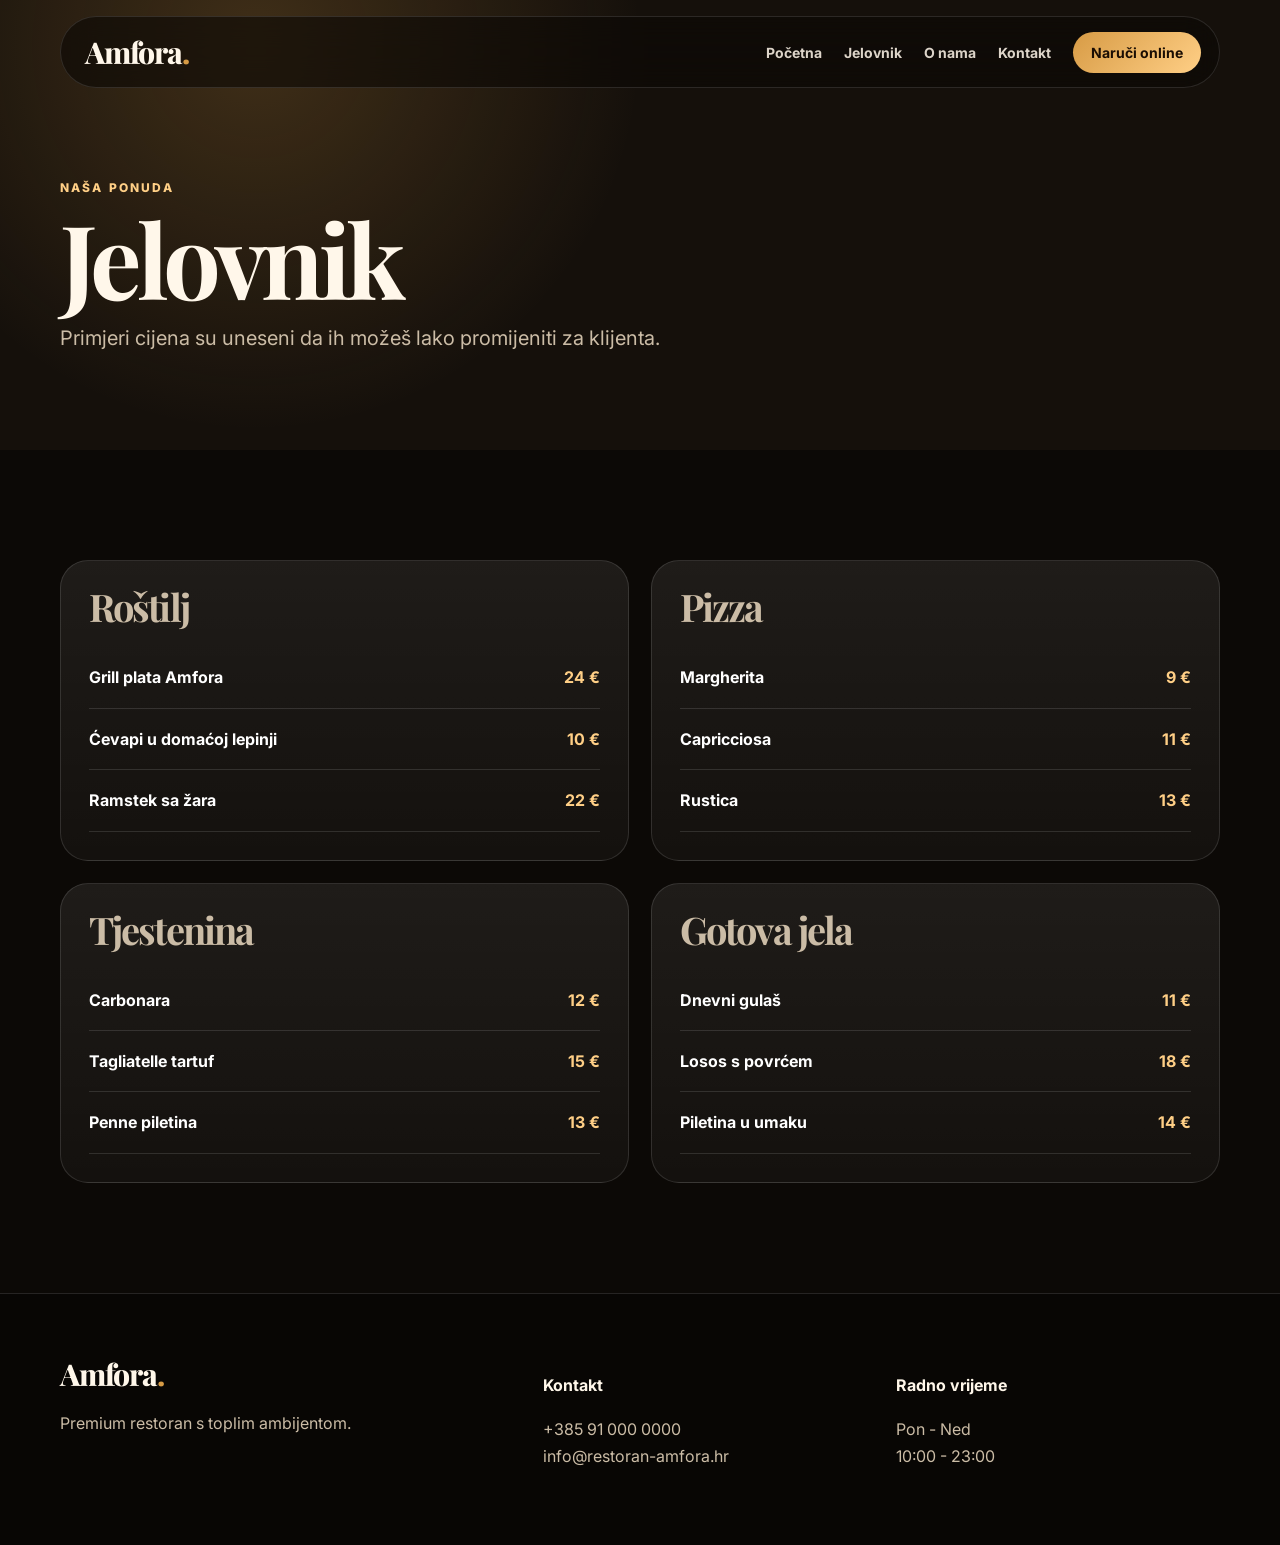
==== jelovnik.html @ ef8978c0 "dodana narubza" ====
<!doctype html><html lang="hr"><head><meta charset="utf-8"><meta name="viewport" content="width=device-width, initial-scale=1"><title>Jelovnik | Restoran Amfora</title><link rel="preconnect" href="https://fonts.googleapis.com"><link rel="preconnect" href="https://fonts.gstatic.com" crossorigin><link href="https://fonts.googleapis.com/css2?family=Inter:wght@400;500;600;700;800&family=Playfair+Display:wght@600;700;800&display=swap" rel="stylesheet"><link rel="stylesheet" href="assets/css/style.css"></head><body>
<header class="site-header"><a class="logo" href="index.html">Amfora<span>.</span></a><button class="menu-toggle" aria-label="Otvori meni">☰</button><nav class="nav"><a href="index.html">Početna</a><a href="jelovnik.html">Jelovnik</a><a href="o-nama.html">O nama</a><a href="kontakt.html">Kontakt</a><a class="nav-cta" href="narudzba.html">Naruči online</a></nav></header>
<main><section class="page-hero"><div class="container"><p class="eyebrow">Naša ponuda</p><h1>Jelovnik</h1><p>Primjeri cijena su uneseni da ih možeš lako promijeniti za klijenta.</p></div></section><section class="section-padding"><div class="container menu-grid">
<div class="menu-box"><h2>Roštilj</h2><div class="menu-item"><span>Grill plata Amfora</span><b>24 €</b></div><div class="menu-item"><span>Ćevapi u domaćoj lepinji</span><b>10 €</b></div><div class="menu-item"><span>Ramstek sa žara</span><b>22 €</b></div></div>
<div class="menu-box"><h2>Pizza</h2><div class="menu-item"><span>Margherita</span><b>9 €</b></div><div class="menu-item"><span>Capricciosa</span><b>11 €</b></div><div class="menu-item"><span>Rustica</span><b>13 €</b></div></div>
<div class="menu-box"><h2>Tjestenina</h2><div class="menu-item"><span>Carbonara</span><b>12 €</b></div><div class="menu-item"><span>Tagliatelle tartuf</span><b>15 €</b></div><div class="menu-item"><span>Penne piletina</span><b>13 €</b></div></div>
<div class="menu-box"><h2>Gotova jela</h2><div class="menu-item"><span>Dnevni gulaš</span><b>11 €</b></div><div class="menu-item"><span>Losos s povrćem</span><b>18 €</b></div><div class="menu-item"><span>Piletina u umaku</span><b>14 €</b></div></div>
</div></section></main><footer class="footer"><div class="container footer-grid"><div><a class="logo" href="index.html">Amfora<span>.</span></a><p>Premium restoran s toplim ambijentom.</p></div><div><h4>Kontakt</h4><p>+385 91 000 0000<br>info@restoran-amfora.hr</p></div><div><h4>Radno vrijeme</h4><p>Pon - Ned<br>10:00 - 23:00</p></div></div></footer><script src="assets/js/main.js"></script></body></html>
---- assets/css/style.css ----
:root{
  --bg:#0c0906;--bg2:#15100b;--text:#fff7ea;--muted:#cbbca6;--gold:#d79b45;--gold2:#ffcf86;--line:rgba(255,255,255,.12);--card:rgba(255,255,255,.06);
}
*{box-sizing:border-box}html{scroll-behavior:smooth}body{margin:0;background:var(--bg);color:var(--text);font-family:Inter,system-ui,sans-serif;overflow-x:hidden}a{color:inherit;text-decoration:none}img{max-width:100%;display:block}.container{width:min(1160px,calc(100% - 40px));margin:auto}.site-header{position:fixed;top:16px;left:50%;transform:translateX(-50%);width:min(1160px,calc(100% - 32px));height:72px;display:flex;align-items:center;justify-content:space-between;padding:0 18px 0 24px;border:1px solid var(--line);border-radius:999px;background:rgba(12,9,6,.62);backdrop-filter:blur(18px);z-index:50}.logo{font-family:'Playfair Display',serif;font-size:30px;font-weight:800;letter-spacing:-.04em}.logo span{color:var(--gold)}.nav{display:flex;gap:22px;align-items:center;font-weight:700;font-size:14px;color:rgba(255,247,234,.86)}.nav a:hover{color:#fff}.nav-cta{padding:12px 18px;border-radius:999px;background:linear-gradient(135deg,var(--gold),var(--gold2));color:#1a0d03!important}.menu-toggle{display:none;background:none;border:0;color:#fff;font-size:28px}.hero{position:relative;min-height:100vh;display:grid;place-items:center;overflow:hidden}.hero-bg{position:absolute;inset:0;background:url('../img/hero-restoran.png') center/cover no-repeat;transform:scale(1.06)}.hero-overlay{position:absolute;inset:0;background:radial-gradient(circle at 35% 45%,rgba(0,0,0,.1),rgba(0,0,0,.78) 60%,#0c0906 100%),linear-gradient(90deg,rgba(0,0,0,.72),transparent)}.hero-content{position:relative;z-index:2;width:min(760px,calc(100% - 40px));margin-right:auto;margin-left:clamp(20px,8vw,120px);padding-top:80px}.eyebrow{text-transform:uppercase;letter-spacing:.18em;font-size:12px;font-weight:800;color:var(--gold2);margin:0 0 14px}.hero h1,.page-hero h1,h2{font-family:'Playfair Display',serif;line-height:.95;letter-spacing:-.05em;margin:0}.hero h1{font-size:clamp(54px,8vw,110px);max-width:850px}.hero p:not(.eyebrow){font-size:clamp(17px,2vw,21px);color:var(--muted);line-height:1.65;max-width:650px}.btn{display:inline-flex;align-items:center;justify-content:center;min-height:52px;padding:0 22px;border-radius:999px;font-weight:800;border:1px solid var(--line);transition:.25s}.btn.primary{background:linear-gradient(135deg,var(--gold),var(--gold2));color:#180d04;border:0}.btn.ghost{background:rgba(255,255,255,.08);color:#fff}.btn:hover{transform:translateY(-2px)}.hero-actions,.panorama-buttons{display:flex;gap:12px;flex-wrap:wrap;margin-top:26px}.section-padding{padding:110px 0}.two-col{display:grid;grid-template-columns:1fr 1.1fr;gap:70px;align-items:start}h2{font-size:clamp(42px,5vw,76px)}.large{font-size:22px;line-height:1.7;color:var(--muted);margin:0}.panorama-section{height:480vh;position:relative}.panorama-sticky{position:sticky;top:0;height:100vh;overflow:hidden;background:#000}.panorama-img{position:absolute;inset:0;background-image:url('../img/panorama-restoran.png');background-size:auto 112%;background-position:0% center;background-repeat:no-repeat;will-change:background-position,transform;transform:scale(1.04)}.panorama-dark{position:absolute;inset:0;background:linear-gradient(90deg,rgba(0,0,0,.72),rgba(0,0,0,.2) 45%,rgba(0,0,0,.82)),linear-gradient(0deg,rgba(0,0,0,.65),transparent 35%,rgba(0,0,0,.35))}.panorama-copy{position:absolute;left:clamp(22px,8vw,110px);top:50%;transform:translateY(-50%);width:min(520px,calc(100% - 44px));opacity:0;pointer-events:none}.panorama-copy h2{font-size:clamp(42px,6vw,86px);text-shadow:0 18px 70px rgba(0,0,0,.8)}.panorama-copy p:not(.eyebrow){font-size:18px;line-height:1.7;color:#eadbc6}.copy-4{pointer-events:auto}.panorama-progress{position:absolute;left:50%;bottom:34px;transform:translateX(-50%);width:min(520px,calc(100% - 44px));height:4px;background:rgba(255,255,255,.18);border-radius:999px;overflow:hidden}.panorama-progress span{display:block;width:0%;height:100%;background:linear-gradient(90deg,var(--gold),var(--gold2))}.section-head{text-align:center;margin-bottom:42px}.cards{display:grid;grid-template-columns:repeat(3,1fr);gap:18px}.card,.menu-box,.contact-card,.form,.map-placeholder{border:1px solid var(--line);background:linear-gradient(180deg,rgba(255,255,255,.08),rgba(255,255,255,.035));border-radius:28px;padding:28px}.card span{color:var(--gold2);font-weight:900}.card h3{font-size:24px;margin:22px 0 10px}.card p,.footer p,.menu-box,.contact-card{color:var(--muted);line-height:1.65}.page-hero{padding:180px 0 80px;background:radial-gradient(circle at 20% 10%,rgba(215,155,69,.22),transparent 35%),var(--bg2)}.page-hero h1{font-size:clamp(56px,8vw,108px)}.page-hero p:not(.eyebrow){font-size:20px;color:var(--muted);max-width:650px}.menu-grid{display:grid;grid-template-columns:repeat(2,1fr);gap:22px}.menu-box h2{font-size:38px;margin-bottom:22px}.menu-item{display:flex;justify-content:space-between;gap:20px;padding:17px 0;border-bottom:1px solid var(--line);font-weight:700;color:#fff}.menu-item b{color:var(--gold2)}.form-wrap{width:min(720px,calc(100% - 40px))}.form{display:grid;gap:16px}.form label{display:grid;gap:8px;color:var(--muted);font-weight:700}.form input,.form select,.form textarea{width:100%;border:1px solid var(--line);background:rgba(0,0,0,.25);color:#fff;border-radius:16px;padding:16px;font:inherit}.form textarea{min-height:130px}
/* Ispravak za mobile: datum i vrijeme su centrirani u boxu */
.form label.centered-picker{
  text-align:center;
}
.form label.centered-picker input[type="date"],
.form label.centered-picker input[type="time"]{
  min-height:70px;
  height:70px;
  display:flex;
  align-items:center;
  justify-content:center;
  text-align:center;
  padding:0 18px;
  line-height:70px;
  -webkit-appearance:none;
  appearance:none;
}
.form label.centered-picker input[type="date"]::-webkit-date-and-time-value,
.form label.centered-picker input[type="time"]::-webkit-date-and-time-value{
  text-align:center;
  width:100%;
}
.form label.centered-picker input[type="date"]::-webkit-calendar-picker-indicator,
.form label.centered-picker input[type="time"]::-webkit-calendar-picker-indicator{
  position:absolute;
  right:18px;
  opacity:.65;
  filter:invert(1);
}
.form label.centered-picker input[type="date"],
.form label.centered-picker input[type="time"]{
  position:relative;
}
.contact-grid{display:grid;grid-template-columns:1fr 1.2fr;gap:22px}.map-placeholder{min-height:340px;display:grid;place-items:center;color:var(--muted);background:linear-gradient(135deg,rgba(215,155,69,.12),rgba(255,255,255,.04))}.footer{padding:60px 0;border-top:1px solid var(--line);background:#080604}.footer-grid{display:grid;grid-template-columns:1.4fr 1fr 1fr;gap:30px}.reveal{opacity:0;transform:translateY(36px)}
@media (max-width:900px){.menu-toggle{display:block}.nav{position:absolute;top:86px;left:0;right:0;display:none;flex-direction:column;align-items:stretch;padding:20px;background:rgba(12,9,6,.96);border:1px solid var(--line);border-radius:26px}.nav.open{display:flex}.two-col,.cards,.menu-grid,.contact-grid,.footer-grid{grid-template-columns:1fr}.section-padding{padding:76px 0}.panorama-img{background-size:auto 105%}.panorama-copy{top:auto;bottom:86px;transform:none}.hero-content{margin-left:20px}.site-header{top:10px}.hero h1{font-size:52px}}
@media (prefers-reduced-motion:reduce){*{scroll-behavior:auto!important;animation:none!important;transition:none!important}.reveal{opacity:1;transform:none}.panorama-copy{opacity:1;position:relative;top:auto;bottom:auto;transform:none;padding:30px}.panorama-section{height:auto}.panorama-sticky{position:relative;height:auto;min-height:100vh}}
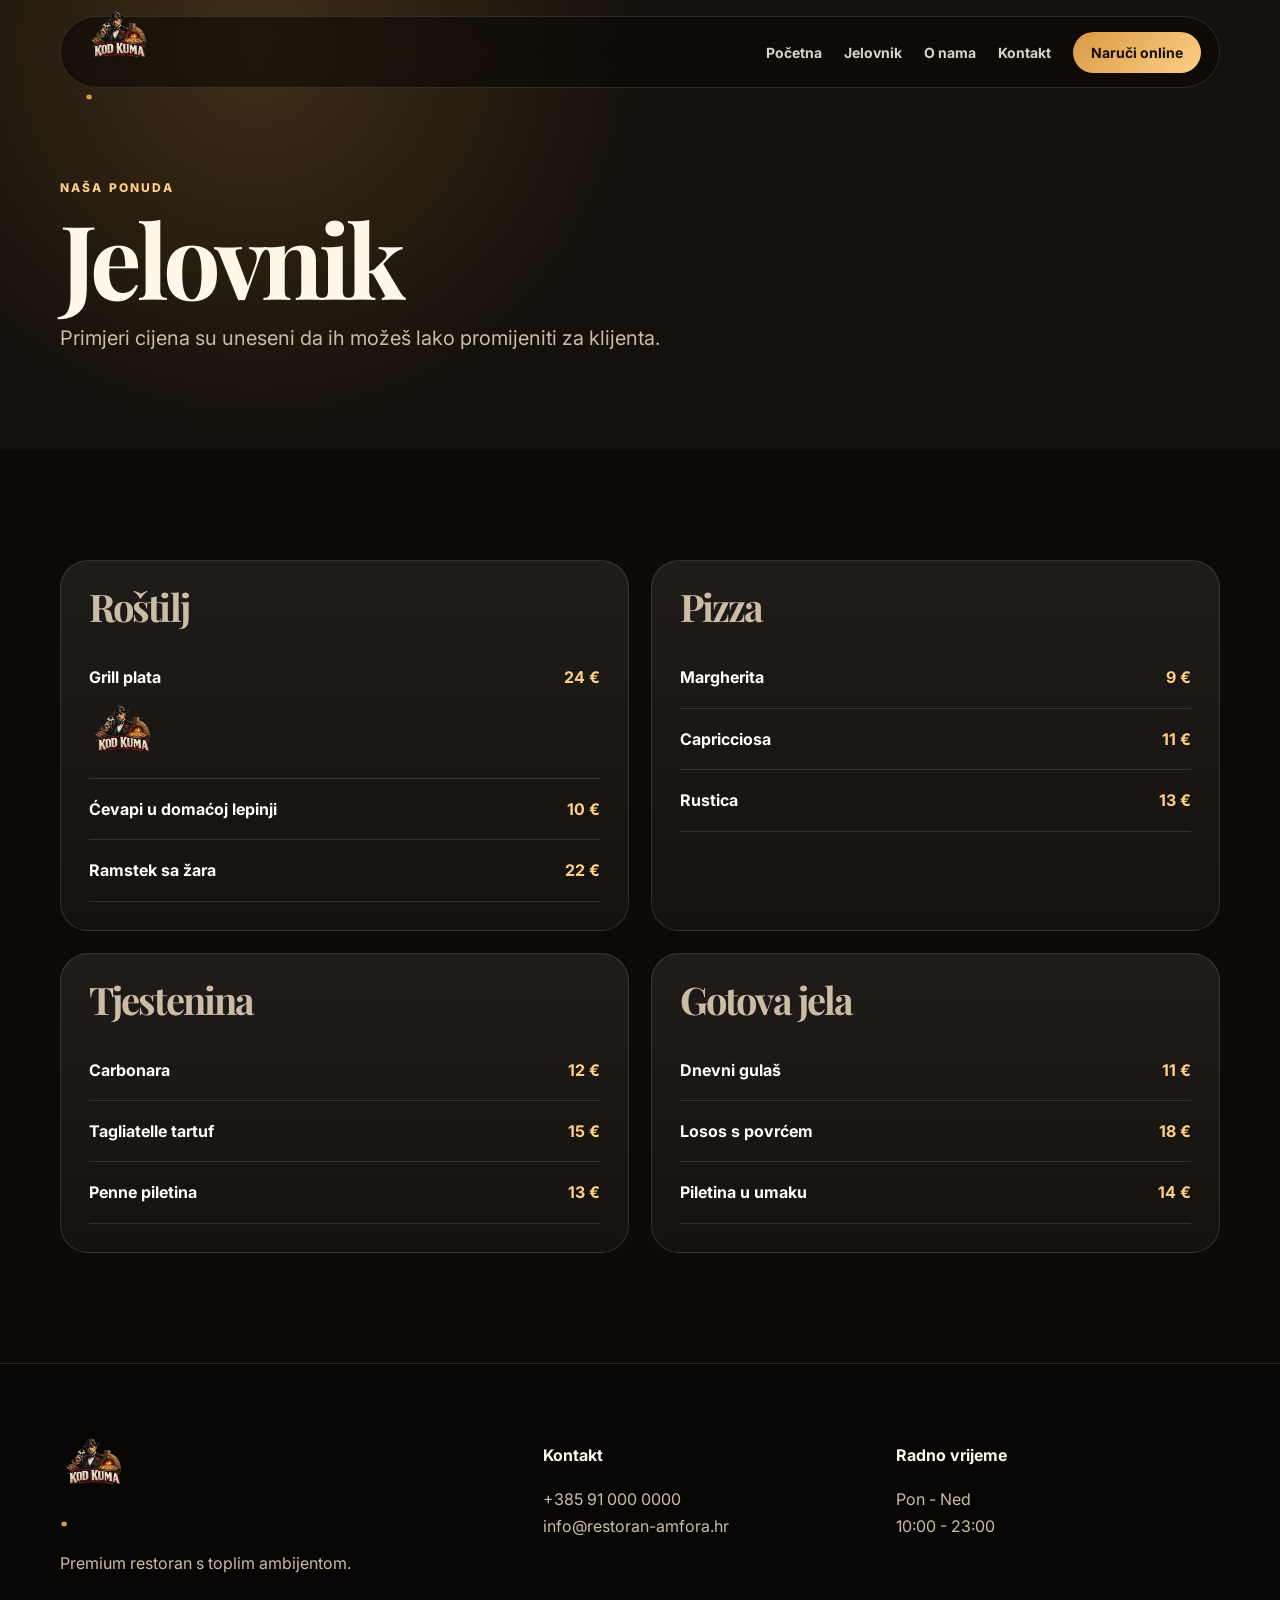
==== commit 9647e1b6: "24" ====
--- a/jelovnik.html
+++ b/jelovnik.html
@@ -1,8 +1,8 @@
-<!doctype html><html lang="hr"><head><meta charset="utf-8"><meta name="viewport" content="width=device-width, initial-scale=1"><title>Jelovnik | Restoran Amfora</title><link rel="preconnect" href="https://fonts.googleapis.com"><link rel="preconnect" href="https://fonts.gstatic.com" crossorigin><link href="https://fonts.googleapis.com/css2?family=Inter:wght@400;500;600;700;800&family=Playfair+Display:wght@600;700;800&display=swap" rel="stylesheet"><link rel="stylesheet" href="assets/css/style.css"></head><body>
-<header class="site-header"><a class="logo" href="index.html">Amfora<span>.</span></a><button class="menu-toggle" aria-label="Otvori meni">☰</button><nav class="nav"><a href="index.html">Početna</a><a href="jelovnik.html">Jelovnik</a><a href="o-nama.html">O nama</a><a href="kontakt.html">Kontakt</a><a class="nav-cta" href="narudzba.html">Naruči online</a></nav></header>
+<!doctype html><html lang="hr"><head><meta charset="utf-8"><meta name="viewport" content="width=device-width, initial-scale=1"><title>Jelovnik | Restoran <img src="logo-kod-kuma.png" alt="Kod Kuma" style="height:70px;width:auto;"></title><link rel="preconnect" href="https://fonts.googleapis.com"><link rel="preconnect" href="https://fonts.gstatic.com" crossorigin><link href="https://fonts.googleapis.com/css2?family=Inter:wght@400;500;600;700;800&family=Playfair+Display:wght@600;700;800&display=swap" rel="stylesheet"><link rel="stylesheet" href="assets/css/style.css"></head><body>
+<header class="site-header"><a class="logo" href="index.html"><img src="logo-kod-kuma.png" alt="Kod Kuma" style="height:70px;width:auto;"><span>.</span></a><button class="menu-toggle" aria-label="Otvori meni">☰</button><nav class="nav"><a href="index.html">Početna</a><a href="jelovnik.html">Jelovnik</a><a href="o-nama.html">O nama</a><a href="kontakt.html">Kontakt</a><a class="nav-cta" href="narudzba.html">Naruči online</a></nav></header>
 <main><section class="page-hero"><div class="container"><p class="eyebrow">Naša ponuda</p><h1>Jelovnik</h1><p>Primjeri cijena su uneseni da ih možeš lako promijeniti za klijenta.</p></div></section><section class="section-padding"><div class="container menu-grid">
-<div class="menu-box"><h2>Roštilj</h2><div class="menu-item"><span>Grill plata Amfora</span><b>24 €</b></div><div class="menu-item"><span>Ćevapi u domaćoj lepinji</span><b>10 €</b></div><div class="menu-item"><span>Ramstek sa žara</span><b>22 €</b></div></div>
+<div class="menu-box"><h2>Roštilj</h2><div class="menu-item"><span>Grill plata <img src="logo-kod-kuma.png" alt="Kod Kuma" style="height:70px;width:auto;"></span><b>24 €</b></div><div class="menu-item"><span>Ćevapi u domaćoj lepinji</span><b>10 €</b></div><div class="menu-item"><span>Ramstek sa žara</span><b>22 €</b></div></div>
 <div class="menu-box"><h2>Pizza</h2><div class="menu-item"><span>Margherita</span><b>9 €</b></div><div class="menu-item"><span>Capricciosa</span><b>11 €</b></div><div class="menu-item"><span>Rustica</span><b>13 €</b></div></div>
 <div class="menu-box"><h2>Tjestenina</h2><div class="menu-item"><span>Carbonara</span><b>12 €</b></div><div class="menu-item"><span>Tagliatelle tartuf</span><b>15 €</b></div><div class="menu-item"><span>Penne piletina</span><b>13 €</b></div></div>
 <div class="menu-box"><h2>Gotova jela</h2><div class="menu-item"><span>Dnevni gulaš</span><b>11 €</b></div><div class="menu-item"><span>Losos s povrćem</span><b>18 €</b></div><div class="menu-item"><span>Piletina u umaku</span><b>14 €</b></div></div>
-</div></section></main><footer class="footer"><div class="container footer-grid"><div><a class="logo" href="index.html">Amfora<span>.</span></a><p>Premium restoran s toplim ambijentom.</p></div><div><h4>Kontakt</h4><p>+385 91 000 0000<br>info@restoran-amfora.hr</p></div><div><h4>Radno vrijeme</h4><p>Pon - Ned<br>10:00 - 23:00</p></div></div></footer><script src="assets/js/main.js"></script></body></html>
+</div></section></main><footer class="footer"><div class="container footer-grid"><div><a class="logo" href="index.html"><img src="logo-kod-kuma.png" alt="Kod Kuma" style="height:70px;width:auto;"><span>.</span></a><p>Premium restoran s toplim ambijentom.</p></div><div><h4>Kontakt</h4><p>+385 91 000 0000<br>info@restoran-amfora.hr</p></div><div><h4>Radno vrijeme</h4><p>Pon - Ned<br>10:00 - 23:00</p></div></div></footer><script src="assets/js/main.js"></script></body></html>
--- a/assets/css/style.css
+++ b/assets/css/style.css
@@ -38,3 +38,93 @@
 .contact-grid{display:grid;grid-template-columns:1fr 1.2fr;gap:22px}.map-placeholder{min-height:340px;display:grid;place-items:center;color:var(--muted);background:linear-gradient(135deg,rgba(215,155,69,.12),rgba(255,255,255,.04))}.footer{padding:60px 0;border-top:1px solid var(--line);background:#080604}.footer-grid{display:grid;grid-template-columns:1.4fr 1fr 1fr;gap:30px}.reveal{opacity:0;transform:translateY(36px)}
 @media (max-width:900px){.menu-toggle{display:block}.nav{position:absolute;top:86px;left:0;right:0;display:none;flex-direction:column;align-items:stretch;padding:20px;background:rgba(12,9,6,.96);border:1px solid var(--line);border-radius:26px}.nav.open{display:flex}.two-col,.cards,.menu-grid,.contact-grid,.footer-grid{grid-template-columns:1fr}.section-padding{padding:76px 0}.panorama-img{background-size:auto 105%}.panorama-copy{top:auto;bottom:86px;transform:none}.hero-content{margin-left:20px}.site-header{top:10px}.hero h1{font-size:52px}}
 @media (prefers-reduced-motion:reduce){*{scroll-behavior:auto!important;animation:none!important;transition:none!important}.reveal{opacity:1;transform:none}.panorama-copy{opacity:1;position:relative;top:auto;bottom:auto;transform:none;padding:30px}.panorama-section{height:auto}.panorama-sticky{position:relative;height:auto;min-height:100vh}}
+
+/* Online narudžba - izbor jela i količina */
+.order-builder{
+  display:grid;
+  gap:16px;
+  border:1px solid var(--line);
+  background:rgba(0,0,0,.16);
+  border-radius:24px;
+  padding:20px;
+}
+.order-builder-head{
+  display:flex;
+  align-items:flex-end;
+  justify-content:space-between;
+  gap:18px;
+  margin-bottom:4px;
+}
+.order-builder-head h2{
+  font-family:Inter,system-ui,sans-serif;
+  font-size:24px;
+  letter-spacing:-.03em;
+  line-height:1.15;
+  margin:4px 0 0;
+}
+.order-builder-head p{
+  max-width:260px;
+  margin:0;
+  color:var(--muted);
+  line-height:1.5;
+  font-size:14px;
+}
+.small-label{
+  color:var(--gold2);
+  text-transform:uppercase;
+  letter-spacing:.14em;
+  font-size:11px;
+  font-weight:900;
+}
+.order-row{
+  display:grid;
+  grid-template-columns:1fr 120px;
+  gap:12px;
+  align-items:end;
+}
+.order-row select,
+.order-row input[type="number"]{
+  min-height:58px;
+}
+.order-row input[type="number"]{
+  text-align:center;
+  font-weight:800;
+}
+@media (max-width:640px){
+  .order-builder{padding:16px;border-radius:22px}
+  .order-builder-head{display:block}
+  .order-builder-head p{max-width:none;margin-top:8px}
+  .order-row{grid-template-columns:1fr 96px;gap:10px}
+  .order-row select,.order-row input[type="number"]{min-height:56px;padding:13px 12px}
+}
+
+.add-dish-btn{
+  width:max-content;
+  margin-top:4px;
+  cursor:pointer;
+}
+.order-total-box{
+  display:flex;
+  justify-content:space-between;
+  align-items:center;
+  gap:16px;
+  border:1px solid rgba(255,255,255,.12);
+  background:linear-gradient(135deg,rgba(215,155,69,.16),rgba(255,255,255,.04));
+  border-radius:20px;
+  padding:18px 20px;
+  margin-top:4px;
+}
+.order-total-box span{
+  color:var(--muted);
+  font-weight:800;
+}
+.order-total-box strong{
+  color:#fff;
+  font-size:26px;
+  letter-spacing:-.03em;
+}
+@media (max-width:640px){
+  .add-dish-btn{width:100%}
+  .order-total-box{padding:16px;align-items:flex-start;flex-direction:column;gap:6px}
+  .order-total-box strong{font-size:24px}
+}
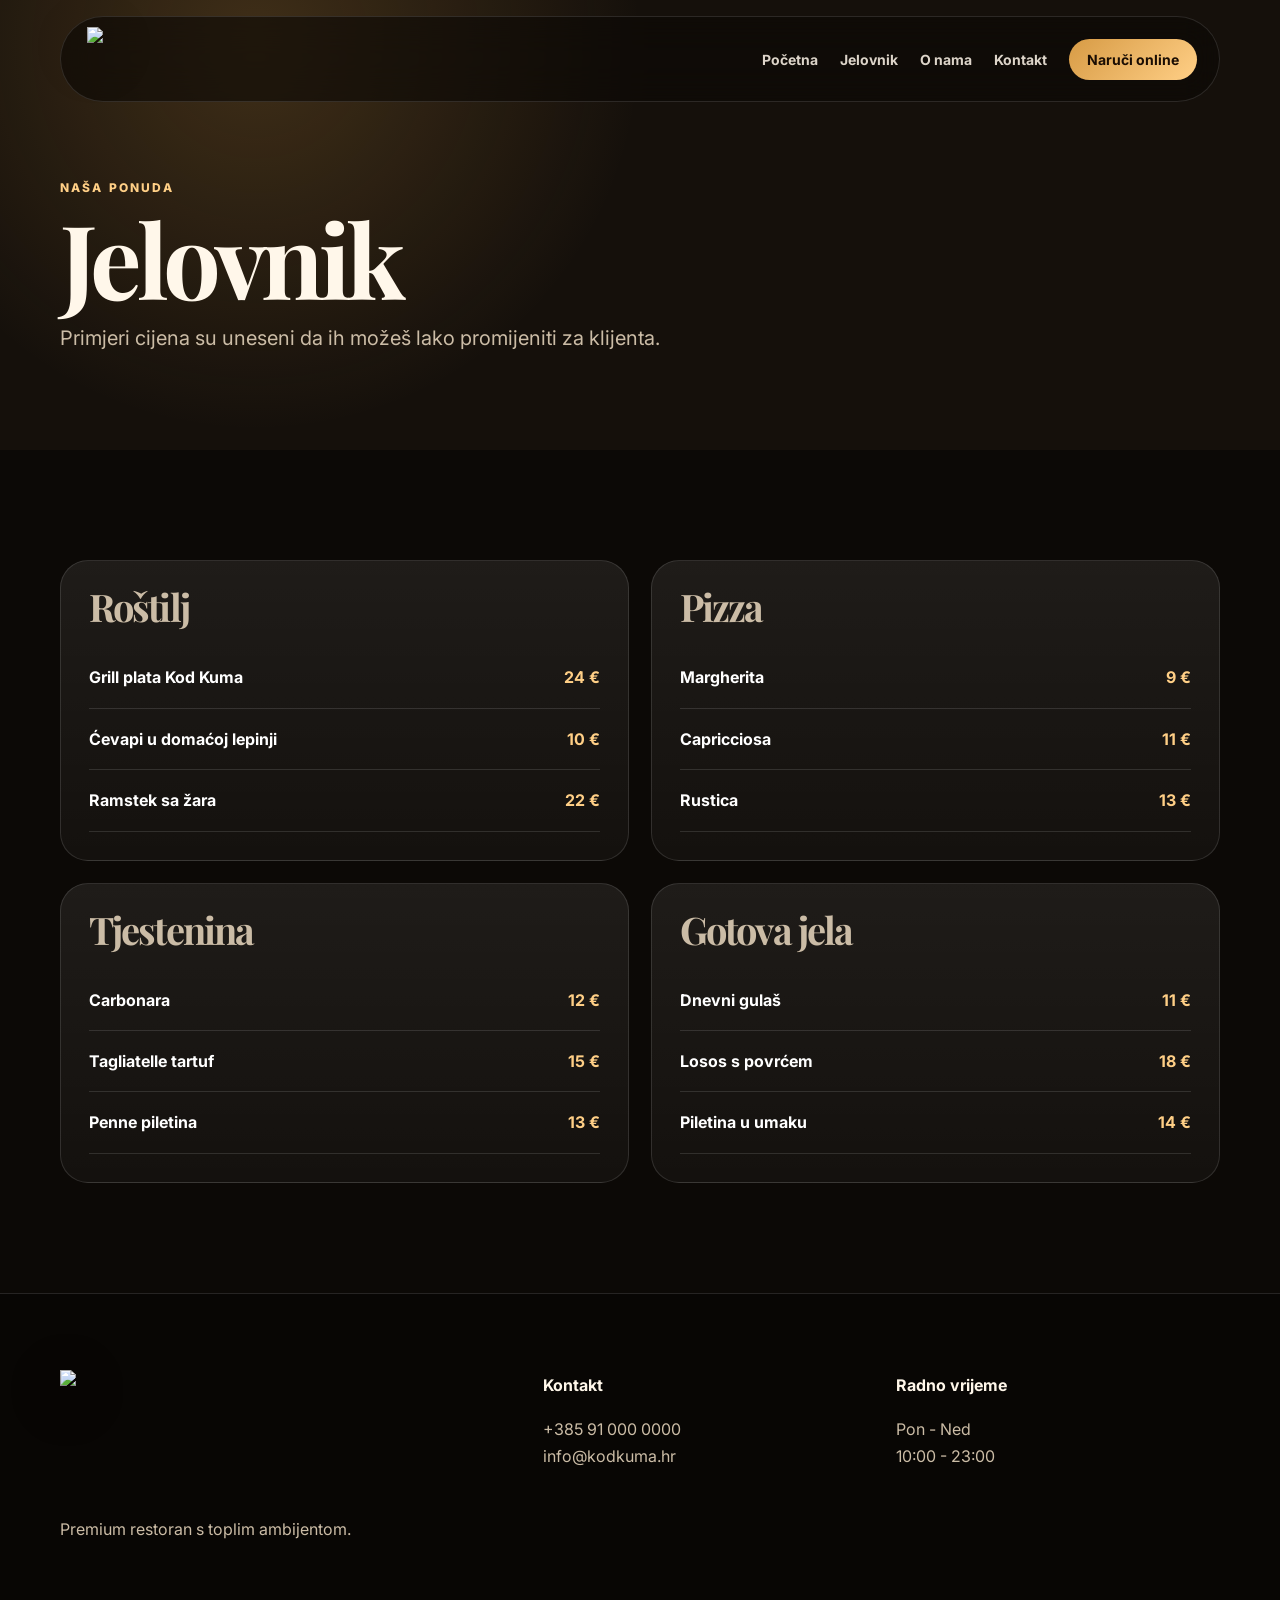
==== commit 9f932368: "24" ====
--- a/jelovnik.html
+++ b/jelovnik.html
@@ -1,8 +1,8 @@
-<!doctype html><html lang="hr"><head><meta charset="utf-8"><meta name="viewport" content="width=device-width, initial-scale=1"><title>Jelovnik | Restoran <img src="logo-kod-kuma.png" alt="Kod Kuma" style="height:70px;width:auto;"></title><link rel="preconnect" href="https://fonts.googleapis.com"><link rel="preconnect" href="https://fonts.gstatic.com" crossorigin><link href="https://fonts.googleapis.com/css2?family=Inter:wght@400;500;600;700;800&family=Playfair+Display:wght@600;700;800&display=swap" rel="stylesheet"><link rel="stylesheet" href="assets/css/style.css"></head><body>
-<header class="site-header"><a class="logo" href="index.html"><img src="logo-kod-kuma.png" alt="Kod Kuma" style="height:70px;width:auto;"><span>.</span></a><button class="menu-toggle" aria-label="Otvori meni">☰</button><nav class="nav"><a href="index.html">Početna</a><a href="jelovnik.html">Jelovnik</a><a href="o-nama.html">O nama</a><a href="kontakt.html">Kontakt</a><a class="nav-cta" href="narudzba.html">Naruči online</a></nav></header>
+<!doctype html><html lang="hr"><head><meta charset="utf-8"><meta name="viewport" content="width=device-width, initial-scale=1"><title>Jelovnik | Kod Kuma</title><link rel="preconnect" href="https://fonts.googleapis.com"><link rel="preconnect" href="https://fonts.gstatic.com" crossorigin><link href="https://fonts.googleapis.com/css2?family=Inter:wght@400;500;600;700;800&family=Playfair+Display:wght@600;700;800&display=swap" rel="stylesheet"><link rel="icon" type="image/png" href="assets/img/favicon.png"><link rel="stylesheet" href="assets/css/style.css"></head><body>
+<header class="site-header"><a class="logo" href="index.html" aria-label="Kod Kuma početna"><img src="assets/img/kod-kuma-logo.png" alt="Kod Kuma logo"></a><button class="menu-toggle" aria-label="Otvori meni">☰</button><nav class="nav"><a href="index.html">Početna</a><a href="jelovnik.html">Jelovnik</a><a href="o-nama.html">O nama</a><a href="kontakt.html">Kontakt</a><a class="nav-cta" href="narudzba.html">Naruči online</a></nav></header>
 <main><section class="page-hero"><div class="container"><p class="eyebrow">Naša ponuda</p><h1>Jelovnik</h1><p>Primjeri cijena su uneseni da ih možeš lako promijeniti za klijenta.</p></div></section><section class="section-padding"><div class="container menu-grid">
-<div class="menu-box"><h2>Roštilj</h2><div class="menu-item"><span>Grill plata <img src="logo-kod-kuma.png" alt="Kod Kuma" style="height:70px;width:auto;"></span><b>24 €</b></div><div class="menu-item"><span>Ćevapi u domaćoj lepinji</span><b>10 €</b></div><div class="menu-item"><span>Ramstek sa žara</span><b>22 €</b></div></div>
+<div class="menu-box"><h2>Roštilj</h2><div class="menu-item"><span>Grill plata Kod Kuma</span><b>24 €</b></div><div class="menu-item"><span>Ćevapi u domaćoj lepinji</span><b>10 €</b></div><div class="menu-item"><span>Ramstek sa žara</span><b>22 €</b></div></div>
 <div class="menu-box"><h2>Pizza</h2><div class="menu-item"><span>Margherita</span><b>9 €</b></div><div class="menu-item"><span>Capricciosa</span><b>11 €</b></div><div class="menu-item"><span>Rustica</span><b>13 €</b></div></div>
 <div class="menu-box"><h2>Tjestenina</h2><div class="menu-item"><span>Carbonara</span><b>12 €</b></div><div class="menu-item"><span>Tagliatelle tartuf</span><b>15 €</b></div><div class="menu-item"><span>Penne piletina</span><b>13 €</b></div></div>
 <div class="menu-box"><h2>Gotova jela</h2><div class="menu-item"><span>Dnevni gulaš</span><b>11 €</b></div><div class="menu-item"><span>Losos s povrćem</span><b>18 €</b></div><div class="menu-item"><span>Piletina u umaku</span><b>14 €</b></div></div>
-</div></section></main><footer class="footer"><div class="container footer-grid"><div><a class="logo" href="index.html"><img src="logo-kod-kuma.png" alt="Kod Kuma" style="height:70px;width:auto;"><span>.</span></a><p>Premium restoran s toplim ambijentom.</p></div><div><h4>Kontakt</h4><p>+385 91 000 0000<br>info@restoran-amfora.hr</p></div><div><h4>Radno vrijeme</h4><p>Pon - Ned<br>10:00 - 23:00</p></div></div></footer><script src="assets/js/main.js"></script></body></html>
+</div></section></main><footer class="footer"><div class="container footer-grid"><div><a class="logo" href="index.html" aria-label="Kod Kuma početna"><img src="assets/img/kod-kuma-logo.png" alt="Kod Kuma logo"></a><p>Premium restoran s toplim ambijentom.</p></div><div><h4>Kontakt</h4><p>+385 91 000 0000<br>info@kodkuma.hr</p></div><div><h4>Radno vrijeme</h4><p>Pon - Ned<br>10:00 - 23:00</p></div></div></footer><script src="assets/js/main.js"></script></body></html>
--- a/assets/css/style.css
+++ b/assets/css/style.css
@@ -1,7 +1,7 @@
 :root{
   --bg:#0c0906;--bg2:#15100b;--text:#fff7ea;--muted:#cbbca6;--gold:#d79b45;--gold2:#ffcf86;--line:rgba(255,255,255,.12);--card:rgba(255,255,255,.06);
 }
-*{box-sizing:border-box}html{scroll-behavior:smooth}body{margin:0;background:var(--bg);color:var(--text);font-family:Inter,system-ui,sans-serif;overflow-x:hidden}a{color:inherit;text-decoration:none}img{max-width:100%;display:block}.container{width:min(1160px,calc(100% - 40px));margin:auto}.site-header{position:fixed;top:16px;left:50%;transform:translateX(-50%);width:min(1160px,calc(100% - 32px));height:72px;display:flex;align-items:center;justify-content:space-between;padding:0 18px 0 24px;border:1px solid var(--line);border-radius:999px;background:rgba(12,9,6,.62);backdrop-filter:blur(18px);z-index:50}.logo{font-family:'Playfair Display',serif;font-size:30px;font-weight:800;letter-spacing:-.04em}.logo span{color:var(--gold)}.nav{display:flex;gap:22px;align-items:center;font-weight:700;font-size:14px;color:rgba(255,247,234,.86)}.nav a:hover{color:#fff}.nav-cta{padding:12px 18px;border-radius:999px;background:linear-gradient(135deg,var(--gold),var(--gold2));color:#1a0d03!important}.menu-toggle{display:none;background:none;border:0;color:#fff;font-size:28px}.hero{position:relative;min-height:100vh;display:grid;place-items:center;overflow:hidden}.hero-bg{position:absolute;inset:0;background:url('../img/hero-restoran.png') center/cover no-repeat;transform:scale(1.06)}.hero-overlay{position:absolute;inset:0;background:radial-gradient(circle at 35% 45%,rgba(0,0,0,.1),rgba(0,0,0,.78) 60%,#0c0906 100%),linear-gradient(90deg,rgba(0,0,0,.72),transparent)}.hero-content{position:relative;z-index:2;width:min(760px,calc(100% - 40px));margin-right:auto;margin-left:clamp(20px,8vw,120px);padding-top:80px}.eyebrow{text-transform:uppercase;letter-spacing:.18em;font-size:12px;font-weight:800;color:var(--gold2);margin:0 0 14px}.hero h1,.page-hero h1,h2{font-family:'Playfair Display',serif;line-height:.95;letter-spacing:-.05em;margin:0}.hero h1{font-size:clamp(54px,8vw,110px);max-width:850px}.hero p:not(.eyebrow){font-size:clamp(17px,2vw,21px);color:var(--muted);line-height:1.65;max-width:650px}.btn{display:inline-flex;align-items:center;justify-content:center;min-height:52px;padding:0 22px;border-radius:999px;font-weight:800;border:1px solid var(--line);transition:.25s}.btn.primary{background:linear-gradient(135deg,var(--gold),var(--gold2));color:#180d04;border:0}.btn.ghost{background:rgba(255,255,255,.08);color:#fff}.btn:hover{transform:translateY(-2px)}.hero-actions,.panorama-buttons{display:flex;gap:12px;flex-wrap:wrap;margin-top:26px}.section-padding{padding:110px 0}.two-col{display:grid;grid-template-columns:1fr 1.1fr;gap:70px;align-items:start}h2{font-size:clamp(42px,5vw,76px)}.large{font-size:22px;line-height:1.7;color:var(--muted);margin:0}.panorama-section{height:480vh;position:relative}.panorama-sticky{position:sticky;top:0;height:100vh;overflow:hidden;background:#000}.panorama-img{position:absolute;inset:0;background-image:url('../img/panorama-restoran.png');background-size:auto 112%;background-position:0% center;background-repeat:no-repeat;will-change:background-position,transform;transform:scale(1.04)}.panorama-dark{position:absolute;inset:0;background:linear-gradient(90deg,rgba(0,0,0,.72),rgba(0,0,0,.2) 45%,rgba(0,0,0,.82)),linear-gradient(0deg,rgba(0,0,0,.65),transparent 35%,rgba(0,0,0,.35))}.panorama-copy{position:absolute;left:clamp(22px,8vw,110px);top:50%;transform:translateY(-50%);width:min(520px,calc(100% - 44px));opacity:0;pointer-events:none}.panorama-copy h2{font-size:clamp(42px,6vw,86px);text-shadow:0 18px 70px rgba(0,0,0,.8)}.panorama-copy p:not(.eyebrow){font-size:18px;line-height:1.7;color:#eadbc6}.copy-4{pointer-events:auto}.panorama-progress{position:absolute;left:50%;bottom:34px;transform:translateX(-50%);width:min(520px,calc(100% - 44px));height:4px;background:rgba(255,255,255,.18);border-radius:999px;overflow:hidden}.panorama-progress span{display:block;width:0%;height:100%;background:linear-gradient(90deg,var(--gold),var(--gold2))}.section-head{text-align:center;margin-bottom:42px}.cards{display:grid;grid-template-columns:repeat(3,1fr);gap:18px}.card,.menu-box,.contact-card,.form,.map-placeholder{border:1px solid var(--line);background:linear-gradient(180deg,rgba(255,255,255,.08),rgba(255,255,255,.035));border-radius:28px;padding:28px}.card span{color:var(--gold2);font-weight:900}.card h3{font-size:24px;margin:22px 0 10px}.card p,.footer p,.menu-box,.contact-card{color:var(--muted);line-height:1.65}.page-hero{padding:180px 0 80px;background:radial-gradient(circle at 20% 10%,rgba(215,155,69,.22),transparent 35%),var(--bg2)}.page-hero h1{font-size:clamp(56px,8vw,108px)}.page-hero p:not(.eyebrow){font-size:20px;color:var(--muted);max-width:650px}.menu-grid{display:grid;grid-template-columns:repeat(2,1fr);gap:22px}.menu-box h2{font-size:38px;margin-bottom:22px}.menu-item{display:flex;justify-content:space-between;gap:20px;padding:17px 0;border-bottom:1px solid var(--line);font-weight:700;color:#fff}.menu-item b{color:var(--gold2)}.form-wrap{width:min(720px,calc(100% - 40px))}.form{display:grid;gap:16px}.form label{display:grid;gap:8px;color:var(--muted);font-weight:700}.form input,.form select,.form textarea{width:100%;border:1px solid var(--line);background:rgba(0,0,0,.25);color:#fff;border-radius:16px;padding:16px;font:inherit}.form textarea{min-height:130px}
+*{box-sizing:border-box}html{scroll-behavior:smooth}body{margin:0;background:var(--bg);color:var(--text);font-family:Inter,system-ui,sans-serif;overflow-x:hidden}a{color:inherit;text-decoration:none}img{max-width:100%;display:block}.container{width:min(1160px,calc(100% - 40px));margin:auto}.site-header{position:fixed;top:16px;left:50%;transform:translateX(-50%);width:min(1160px,calc(100% - 32px));height:72px;display:flex;align-items:center;justify-content:space-between;padding:0 18px 0 24px;border:1px solid var(--line);border-radius:999px;background:rgba(12,9,6,.62);backdrop-filter:blur(18px);z-index:50}.logo{font-family:'Playfair Display',serif;font-size:30px;font-weight:800;letter-spacing:-.04em}.logo span{color:var(--gold)}.nav{display:flex;gap:22px;align-items:center;font-weight:700;font-size:14px;color:rgba(255,247,234,.86)}.nav a:hover{color:#fff}.nav-cta{padding:12px 18px;border-radius:999px;background:linear-gradient(135deg,var(--gold),var(--gold2));color:#1a0d03!important}.menu-toggle{display:none;background:none;border:0;color:#fff;font-size:28px}.hero{position:relative;min-height:100vh;display:grid;place-items:center;overflow:hidden}.hero-bg{position:absolute;inset:0;background:url('../img/hero-restoran.avif') center/cover no-repeat;transform:scale(1.06)}.hero-overlay{position:absolute;inset:0;background:radial-gradient(circle at 35% 45%,rgba(0,0,0,.1),rgba(0,0,0,.78) 60%,#0c0906 100%),linear-gradient(90deg,rgba(0,0,0,.72),transparent)}.hero-content{position:relative;z-index:2;width:min(760px,calc(100% - 40px));margin-right:auto;margin-left:clamp(20px,8vw,120px);padding-top:80px}.eyebrow{text-transform:uppercase;letter-spacing:.18em;font-size:12px;font-weight:800;color:var(--gold2);margin:0 0 14px}.hero h1,.page-hero h1,h2{font-family:'Playfair Display',serif;line-height:.95;letter-spacing:-.05em;margin:0}.hero h1{font-size:clamp(54px,8vw,110px);max-width:850px}.hero p:not(.eyebrow){font-size:clamp(17px,2vw,21px);color:var(--muted);line-height:1.65;max-width:650px}.btn{display:inline-flex;align-items:center;justify-content:center;min-height:52px;padding:0 22px;border-radius:999px;font-weight:800;border:1px solid var(--line);transition:.25s}.btn.primary{background:linear-gradient(135deg,var(--gold),var(--gold2));color:#180d04;border:0}.btn.ghost{background:rgba(255,255,255,.08);color:#fff}.btn:hover{transform:translateY(-2px)}.hero-actions,.panorama-buttons{display:flex;gap:12px;flex-wrap:wrap;margin-top:26px}.section-padding{padding:110px 0}.two-col{display:grid;grid-template-columns:1fr 1.1fr;gap:70px;align-items:start}h2{font-size:clamp(42px,5vw,76px)}.large{font-size:22px;line-height:1.7;color:var(--muted);margin:0}.panorama-section{height:480vh;position:relative}.panorama-sticky{position:sticky;top:0;height:100vh;overflow:hidden;background:#000}.panorama-img{position:absolute;inset:0;background-image:url('../img/panorama-restoran.avif');background-size:auto 112%;background-position:0% center;background-repeat:no-repeat;will-change:background-position,transform;transform:scale(1.04)}.panorama-dark{position:absolute;inset:0;background:linear-gradient(90deg,rgba(0,0,0,.72),rgba(0,0,0,.2) 45%,rgba(0,0,0,.82)),linear-gradient(0deg,rgba(0,0,0,.65),transparent 35%,rgba(0,0,0,.35))}.panorama-copy{position:absolute;left:clamp(22px,8vw,110px);top:50%;transform:translateY(-50%);width:min(520px,calc(100% - 44px));opacity:0;pointer-events:none}.panorama-copy h2{font-size:clamp(42px,6vw,86px);text-shadow:0 18px 70px rgba(0,0,0,.8)}.panorama-copy p:not(.eyebrow){font-size:18px;line-height:1.7;color:#eadbc6}.copy-4{pointer-events:auto}.panorama-progress{position:absolute;left:50%;bottom:34px;transform:translateX(-50%);width:min(520px,calc(100% - 44px));height:4px;background:rgba(255,255,255,.18);border-radius:999px;overflow:hidden}.panorama-progress span{display:block;width:0%;height:100%;background:linear-gradient(90deg,var(--gold),var(--gold2))}.section-head{text-align:center;margin-bottom:42px}.cards{display:grid;grid-template-columns:repeat(3,1fr);gap:18px}.card,.menu-box,.contact-card,.form,.map-placeholder{border:1px solid var(--line);background:linear-gradient(180deg,rgba(255,255,255,.08),rgba(255,255,255,.035));border-radius:28px;padding:28px}.card span{color:var(--gold2);font-weight:900}.card h3{font-size:24px;margin:22px 0 10px}.card p,.footer p,.menu-box,.contact-card{color:var(--muted);line-height:1.65}.page-hero{padding:180px 0 80px;background:radial-gradient(circle at 20% 10%,rgba(215,155,69,.22),transparent 35%),var(--bg2)}.page-hero h1{font-size:clamp(56px,8vw,108px)}.page-hero p:not(.eyebrow){font-size:20px;color:var(--muted);max-width:650px}.menu-grid{display:grid;grid-template-columns:repeat(2,1fr);gap:22px}.menu-box h2{font-size:38px;margin-bottom:22px}.menu-item{display:flex;justify-content:space-between;gap:20px;padding:17px 0;border-bottom:1px solid var(--line);font-weight:700;color:#fff}.menu-item b{color:var(--gold2)}.form-wrap{width:min(720px,calc(100% - 40px))}.form{display:grid;gap:16px}.form label{display:grid;gap:8px;color:var(--muted);font-weight:700}.form input,.form select,.form textarea{width:100%;border:1px solid var(--line);background:rgba(0,0,0,.25);color:#fff;border-radius:16px;padding:16px;font:inherit}.form textarea{min-height:130px}
 /* Ispravak za mobile: datum i vrijeme su centrirani u boxu */
 .form label.centered-picker{
   text-align:center;
@@ -128,3 +128,54 @@
   .order-total-box{padding:16px;align-items:flex-start;flex-direction:column;gap:6px}
   .order-total-box strong{font-size:24px}
 }
+
+
+/* Kod Kuma logo - profesionalno pozicioniranje */
+.logo{
+  display:inline-flex;
+  align-items:center;
+  flex:0 0 auto;
+  font-size:0;
+  line-height:0;
+  letter-spacing:0;
+}
+.logo img{
+  display:block;
+  width:auto;
+  height:64px;
+  object-fit:contain;
+  filter:drop-shadow(0 12px 28px rgba(0,0,0,.45));
+}
+.site-header{
+  height:86px;
+  padding:0 22px 0 26px;
+}
+.footer .logo img{
+  height:118px;
+  margin-bottom:12px;
+}
+@media (max-width:900px){
+  .site-header{
+    height:76px;
+    padding:0 18px;
+  }
+  .logo img{
+    height:58px;
+  }
+  .footer .logo img{
+    height:96px;
+  }
+  .nav{top:90px;}
+}
+@media (max-width:480px){
+  .site-header{
+    height:70px;
+    width:calc(100% - 24px);
+  }
+  .logo img{
+    height:50px;
+  }
+  .footer .logo img{
+    height:84px;
+  }
+}
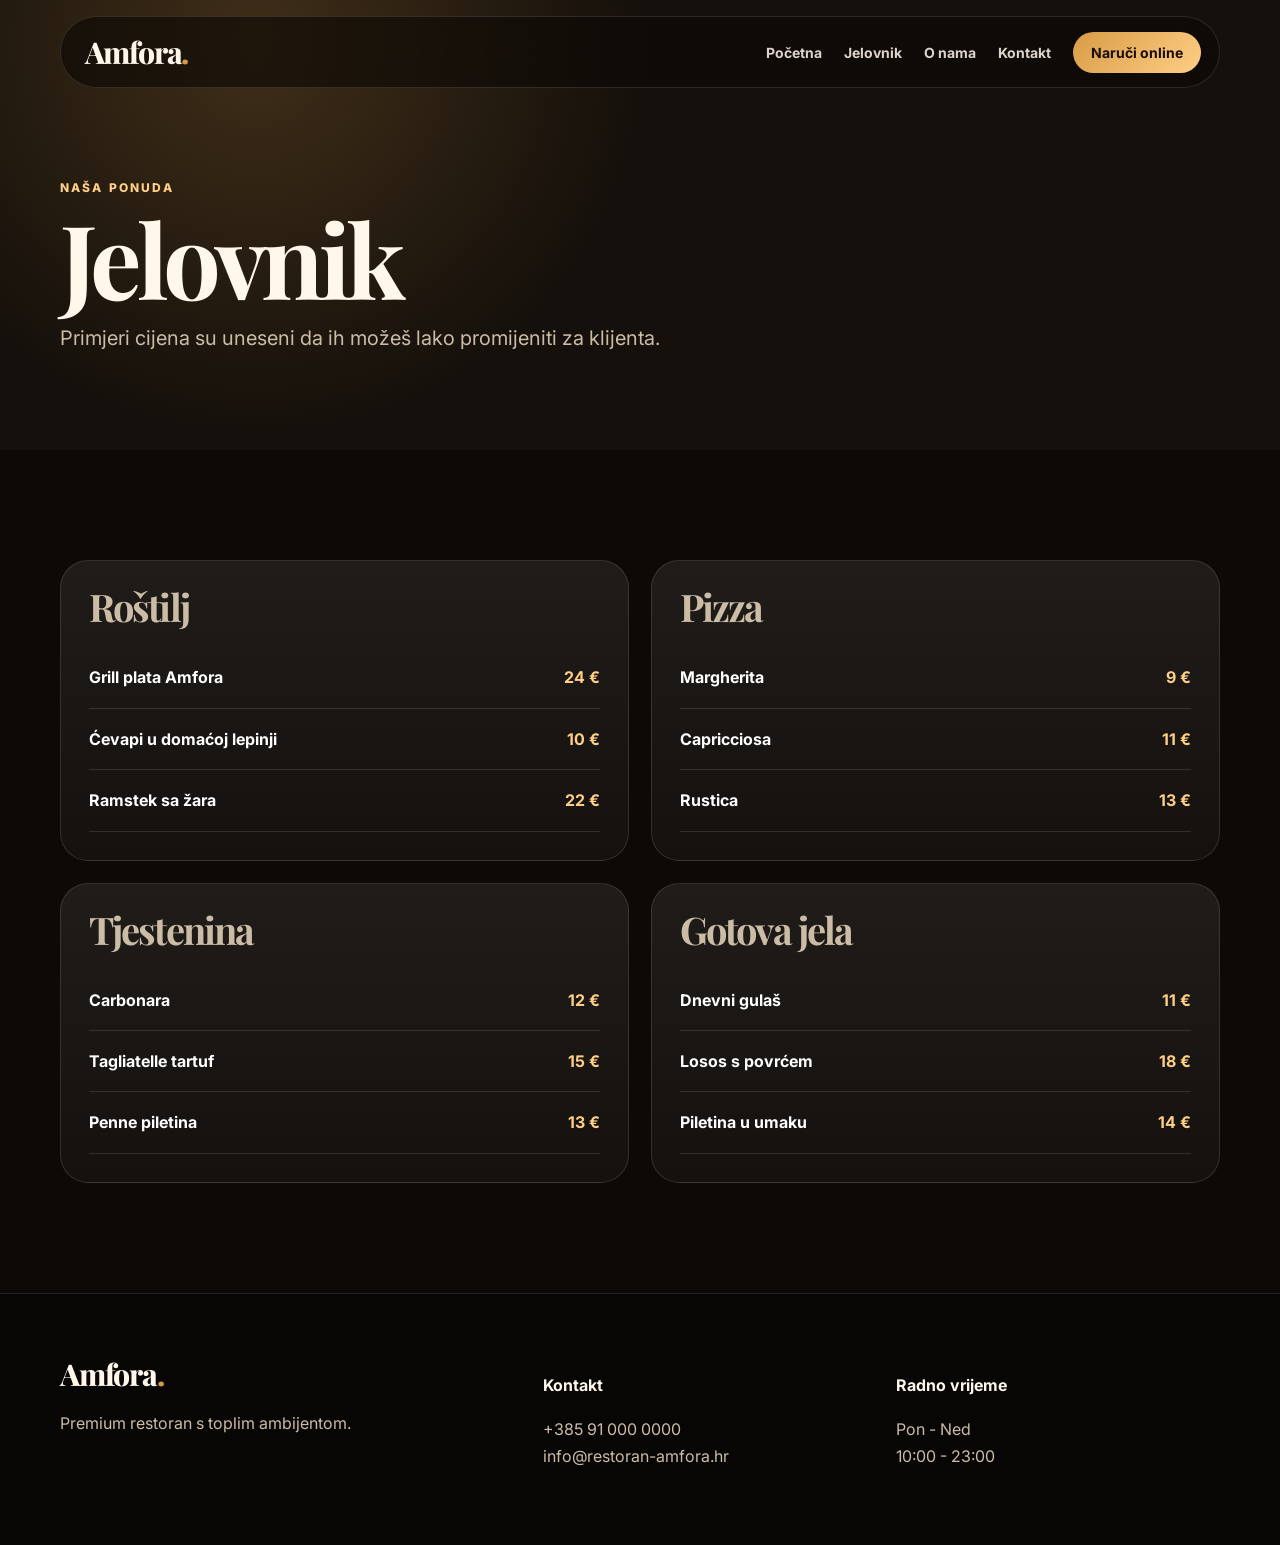
==== commit a3c95ccb: "5555" ====
--- a/jelovnik.html
+++ b/jelovnik.html
@@ -1,8 +1,8 @@
-<!doctype html><html lang="hr"><head><meta charset="utf-8"><meta name="viewport" content="width=device-width, initial-scale=1"><title>Jelovnik | Kod Kuma</title><link rel="preconnect" href="https://fonts.googleapis.com"><link rel="preconnect" href="https://fonts.gstatic.com" crossorigin><link href="https://fonts.googleapis.com/css2?family=Inter:wght@400;500;600;700;800&family=Playfair+Display:wght@600;700;800&display=swap" rel="stylesheet"><link rel="icon" type="image/png" href="assets/img/favicon.png"><link rel="stylesheet" href="assets/css/style.css"></head><body>
-<header class="site-header"><a class="logo" href="index.html" aria-label="Kod Kuma početna"><img src="assets/img/kod-kuma-logo.png" alt="Kod Kuma logo"></a><button class="menu-toggle" aria-label="Otvori meni">☰</button><nav class="nav"><a href="index.html">Početna</a><a href="jelovnik.html">Jelovnik</a><a href="o-nama.html">O nama</a><a href="kontakt.html">Kontakt</a><a class="nav-cta" href="narudzba.html">Naruči online</a></nav></header>
+<!doctype html><html lang="hr"><head><meta charset="utf-8"><meta name="viewport" content="width=device-width, initial-scale=1"><title>Jelovnik | Restoran Amfora</title><link rel="preconnect" href="https://fonts.googleapis.com"><link rel="preconnect" href="https://fonts.gstatic.com" crossorigin><link href="https://fonts.googleapis.com/css2?family=Inter:wght@400;500;600;700;800&family=Playfair+Display:wght@600;700;800&display=swap" rel="stylesheet"><link rel="stylesheet" href="assets/css/style.css"></head><body>
+<header class="site-header"><a class="logo" href="index.html">Amfora<span>.</span></a><button class="menu-toggle" aria-label="Otvori meni">☰</button><nav class="nav"><a href="index.html">Početna</a><a href="jelovnik.html">Jelovnik</a><a href="o-nama.html">O nama</a><a href="kontakt.html">Kontakt</a><a class="nav-cta" href="narudzba.html">Naruči online</a></nav></header>
 <main><section class="page-hero"><div class="container"><p class="eyebrow">Naša ponuda</p><h1>Jelovnik</h1><p>Primjeri cijena su uneseni da ih možeš lako promijeniti za klijenta.</p></div></section><section class="section-padding"><div class="container menu-grid">
-<div class="menu-box"><h2>Roštilj</h2><div class="menu-item"><span>Grill plata Kod Kuma</span><b>24 €</b></div><div class="menu-item"><span>Ćevapi u domaćoj lepinji</span><b>10 €</b></div><div class="menu-item"><span>Ramstek sa žara</span><b>22 €</b></div></div>
+<div class="menu-box"><h2>Roštilj</h2><div class="menu-item"><span>Grill plata Amfora</span><b>24 €</b></div><div class="menu-item"><span>Ćevapi u domaćoj lepinji</span><b>10 €</b></div><div class="menu-item"><span>Ramstek sa žara</span><b>22 €</b></div></div>
 <div class="menu-box"><h2>Pizza</h2><div class="menu-item"><span>Margherita</span><b>9 €</b></div><div class="menu-item"><span>Capricciosa</span><b>11 €</b></div><div class="menu-item"><span>Rustica</span><b>13 €</b></div></div>
 <div class="menu-box"><h2>Tjestenina</h2><div class="menu-item"><span>Carbonara</span><b>12 €</b></div><div class="menu-item"><span>Tagliatelle tartuf</span><b>15 €</b></div><div class="menu-item"><span>Penne piletina</span><b>13 €</b></div></div>
 <div class="menu-box"><h2>Gotova jela</h2><div class="menu-item"><span>Dnevni gulaš</span><b>11 €</b></div><div class="menu-item"><span>Losos s povrćem</span><b>18 €</b></div><div class="menu-item"><span>Piletina u umaku</span><b>14 €</b></div></div>
-</div></section></main><footer class="footer"><div class="container footer-grid"><div><a class="logo" href="index.html" aria-label="Kod Kuma početna"><img src="assets/img/kod-kuma-logo.png" alt="Kod Kuma logo"></a><p>Premium restoran s toplim ambijentom.</p></div><div><h4>Kontakt</h4><p>+385 91 000 0000<br>info@kodkuma.hr</p></div><div><h4>Radno vrijeme</h4><p>Pon - Ned<br>10:00 - 23:00</p></div></div></footer><script src="assets/js/main.js"></script></body></html>
+</div></section></main><footer class="footer"><div class="container footer-grid"><div><a class="logo" href="index.html">Amfora<span>.</span></a><p>Premium restoran s toplim ambijentom.</p></div><div><h4>Kontakt</h4><p>+385 91 000 0000<br>info@restoran-amfora.hr</p></div><div><h4>Radno vrijeme</h4><p>Pon - Ned<br>10:00 - 23:00</p></div></div></footer><script src="assets/js/main.js"></script></body></html>
--- a/assets/css/style.css
+++ b/assets/css/style.css
@@ -1,7 +1,7 @@
 :root{
   --bg:#0c0906;--bg2:#15100b;--text:#fff7ea;--muted:#cbbca6;--gold:#d79b45;--gold2:#ffcf86;--line:rgba(255,255,255,.12);--card:rgba(255,255,255,.06);
 }
-*{box-sizing:border-box}html{scroll-behavior:smooth}body{margin:0;background:var(--bg);color:var(--text);font-family:Inter,system-ui,sans-serif;overflow-x:hidden}a{color:inherit;text-decoration:none}img{max-width:100%;display:block}.container{width:min(1160px,calc(100% - 40px));margin:auto}.site-header{position:fixed;top:16px;left:50%;transform:translateX(-50%);width:min(1160px,calc(100% - 32px));height:72px;display:flex;align-items:center;justify-content:space-between;padding:0 18px 0 24px;border:1px solid var(--line);border-radius:999px;background:rgba(12,9,6,.62);backdrop-filter:blur(18px);z-index:50}.logo{font-family:'Playfair Display',serif;font-size:30px;font-weight:800;letter-spacing:-.04em}.logo span{color:var(--gold)}.nav{display:flex;gap:22px;align-items:center;font-weight:700;font-size:14px;color:rgba(255,247,234,.86)}.nav a:hover{color:#fff}.nav-cta{padding:12px 18px;border-radius:999px;background:linear-gradient(135deg,var(--gold),var(--gold2));color:#1a0d03!important}.menu-toggle{display:none;background:none;border:0;color:#fff;font-size:28px}.hero{position:relative;min-height:100vh;display:grid;place-items:center;overflow:hidden}.hero-bg{position:absolute;inset:0;background:url('../img/hero-restoran.avif') center/cover no-repeat;transform:scale(1.06)}.hero-overlay{position:absolute;inset:0;background:radial-gradient(circle at 35% 45%,rgba(0,0,0,.1),rgba(0,0,0,.78) 60%,#0c0906 100%),linear-gradient(90deg,rgba(0,0,0,.72),transparent)}.hero-content{position:relative;z-index:2;width:min(760px,calc(100% - 40px));margin-right:auto;margin-left:clamp(20px,8vw,120px);padding-top:80px}.eyebrow{text-transform:uppercase;letter-spacing:.18em;font-size:12px;font-weight:800;color:var(--gold2);margin:0 0 14px}.hero h1,.page-hero h1,h2{font-family:'Playfair Display',serif;line-height:.95;letter-spacing:-.05em;margin:0}.hero h1{font-size:clamp(54px,8vw,110px);max-width:850px}.hero p:not(.eyebrow){font-size:clamp(17px,2vw,21px);color:var(--muted);line-height:1.65;max-width:650px}.btn{display:inline-flex;align-items:center;justify-content:center;min-height:52px;padding:0 22px;border-radius:999px;font-weight:800;border:1px solid var(--line);transition:.25s}.btn.primary{background:linear-gradient(135deg,var(--gold),var(--gold2));color:#180d04;border:0}.btn.ghost{background:rgba(255,255,255,.08);color:#fff}.btn:hover{transform:translateY(-2px)}.hero-actions,.panorama-buttons{display:flex;gap:12px;flex-wrap:wrap;margin-top:26px}.section-padding{padding:110px 0}.two-col{display:grid;grid-template-columns:1fr 1.1fr;gap:70px;align-items:start}h2{font-size:clamp(42px,5vw,76px)}.large{font-size:22px;line-height:1.7;color:var(--muted);margin:0}.panorama-section{height:480vh;position:relative}.panorama-sticky{position:sticky;top:0;height:100vh;overflow:hidden;background:#000}.panorama-img{position:absolute;inset:0;background-image:url('../img/panorama-restoran.avif');background-size:auto 112%;background-position:0% center;background-repeat:no-repeat;will-change:background-position,transform;transform:scale(1.04)}.panorama-dark{position:absolute;inset:0;background:linear-gradient(90deg,rgba(0,0,0,.72),rgba(0,0,0,.2) 45%,rgba(0,0,0,.82)),linear-gradient(0deg,rgba(0,0,0,.65),transparent 35%,rgba(0,0,0,.35))}.panorama-copy{position:absolute;left:clamp(22px,8vw,110px);top:50%;transform:translateY(-50%);width:min(520px,calc(100% - 44px));opacity:0;pointer-events:none}.panorama-copy h2{font-size:clamp(42px,6vw,86px);text-shadow:0 18px 70px rgba(0,0,0,.8)}.panorama-copy p:not(.eyebrow){font-size:18px;line-height:1.7;color:#eadbc6}.copy-4{pointer-events:auto}.panorama-progress{position:absolute;left:50%;bottom:34px;transform:translateX(-50%);width:min(520px,calc(100% - 44px));height:4px;background:rgba(255,255,255,.18);border-radius:999px;overflow:hidden}.panorama-progress span{display:block;width:0%;height:100%;background:linear-gradient(90deg,var(--gold),var(--gold2))}.section-head{text-align:center;margin-bottom:42px}.cards{display:grid;grid-template-columns:repeat(3,1fr);gap:18px}.card,.menu-box,.contact-card,.form,.map-placeholder{border:1px solid var(--line);background:linear-gradient(180deg,rgba(255,255,255,.08),rgba(255,255,255,.035));border-radius:28px;padding:28px}.card span{color:var(--gold2);font-weight:900}.card h3{font-size:24px;margin:22px 0 10px}.card p,.footer p,.menu-box,.contact-card{color:var(--muted);line-height:1.65}.page-hero{padding:180px 0 80px;background:radial-gradient(circle at 20% 10%,rgba(215,155,69,.22),transparent 35%),var(--bg2)}.page-hero h1{font-size:clamp(56px,8vw,108px)}.page-hero p:not(.eyebrow){font-size:20px;color:var(--muted);max-width:650px}.menu-grid{display:grid;grid-template-columns:repeat(2,1fr);gap:22px}.menu-box h2{font-size:38px;margin-bottom:22px}.menu-item{display:flex;justify-content:space-between;gap:20px;padding:17px 0;border-bottom:1px solid var(--line);font-weight:700;color:#fff}.menu-item b{color:var(--gold2)}.form-wrap{width:min(720px,calc(100% - 40px))}.form{display:grid;gap:16px}.form label{display:grid;gap:8px;color:var(--muted);font-weight:700}.form input,.form select,.form textarea{width:100%;border:1px solid var(--line);background:rgba(0,0,0,.25);color:#fff;border-radius:16px;padding:16px;font:inherit}.form textarea{min-height:130px}
+*{box-sizing:border-box}html{scroll-behavior:smooth}body{margin:0;background:var(--bg);color:var(--text);font-family:Inter,system-ui,sans-serif;overflow-x:hidden}a{color:inherit;text-decoration:none}img{max-width:100%;display:block}.container{width:min(1160px,calc(100% - 40px));margin:auto}.site-header{position:fixed;top:16px;left:50%;transform:translateX(-50%);width:min(1160px,calc(100% - 32px));height:72px;display:flex;align-items:center;justify-content:space-between;padding:0 18px 0 24px;border:1px solid var(--line);border-radius:999px;background:rgba(12,9,6,.62);backdrop-filter:blur(18px);z-index:50}.logo{font-family:'Playfair Display',serif;font-size:30px;font-weight:800;letter-spacing:-.04em}.logo span{color:var(--gold)}.nav{display:flex;gap:22px;align-items:center;font-weight:700;font-size:14px;color:rgba(255,247,234,.86)}.nav a:hover{color:#fff}.nav-cta{padding:12px 18px;border-radius:999px;background:linear-gradient(135deg,var(--gold),var(--gold2));color:#1a0d03!important}.menu-toggle{display:none;background:none;border:0;color:#fff;font-size:28px}.hero{position:relative;min-height:100vh;display:grid;place-items:center;overflow:hidden}.hero-bg{position:absolute;inset:0;background:url('../img/hero-restoran.png') center/cover no-repeat;transform:scale(1.06)}.hero-overlay{position:absolute;inset:0;background:radial-gradient(circle at 35% 45%,rgba(0,0,0,.1),rgba(0,0,0,.78) 60%,#0c0906 100%),linear-gradient(90deg,rgba(0,0,0,.72),transparent)}.hero-content{position:relative;z-index:2;width:min(760px,calc(100% - 40px));margin-right:auto;margin-left:clamp(20px,8vw,120px);padding-top:80px}.eyebrow{text-transform:uppercase;letter-spacing:.18em;font-size:12px;font-weight:800;color:var(--gold2);margin:0 0 14px}.hero h1,.page-hero h1,h2{font-family:'Playfair Display',serif;line-height:.95;letter-spacing:-.05em;margin:0}.hero h1{font-size:clamp(54px,8vw,110px);max-width:850px}.hero p:not(.eyebrow){font-size:clamp(17px,2vw,21px);color:var(--muted);line-height:1.65;max-width:650px}.btn{display:inline-flex;align-items:center;justify-content:center;min-height:52px;padding:0 22px;border-radius:999px;font-weight:800;border:1px solid var(--line);transition:.25s}.btn.primary{background:linear-gradient(135deg,var(--gold),var(--gold2));color:#180d04;border:0}.btn.ghost{background:rgba(255,255,255,.08);color:#fff}.btn:hover{transform:translateY(-2px)}.hero-actions,.panorama-buttons{display:flex;gap:12px;flex-wrap:wrap;margin-top:26px}.section-padding{padding:110px 0}.two-col{display:grid;grid-template-columns:1fr 1.1fr;gap:70px;align-items:start}h2{font-size:clamp(42px,5vw,76px)}.large{font-size:22px;line-height:1.7;color:var(--muted);margin:0}.panorama-section{height:480vh;position:relative}.panorama-sticky{position:sticky;top:0;height:100vh;overflow:hidden;background:#000}.panorama-img{position:absolute;inset:0;background-image:url('../img/panorama-restoran.png');background-size:auto 112%;background-position:0% center;background-repeat:no-repeat;will-change:background-position,transform;transform:scale(1.04)}.panorama-dark{position:absolute;inset:0;background:linear-gradient(90deg,rgba(0,0,0,.72),rgba(0,0,0,.2) 45%,rgba(0,0,0,.82)),linear-gradient(0deg,rgba(0,0,0,.65),transparent 35%,rgba(0,0,0,.35))}.panorama-copy{position:absolute;left:clamp(22px,8vw,110px);top:50%;transform:translateY(-50%);width:min(520px,calc(100% - 44px));opacity:0;pointer-events:none}.panorama-copy h2{font-size:clamp(42px,6vw,86px);text-shadow:0 18px 70px rgba(0,0,0,.8)}.panorama-copy p:not(.eyebrow){font-size:18px;line-height:1.7;color:#eadbc6}.copy-4{pointer-events:auto}.panorama-progress{position:absolute;left:50%;bottom:34px;transform:translateX(-50%);width:min(520px,calc(100% - 44px));height:4px;background:rgba(255,255,255,.18);border-radius:999px;overflow:hidden}.panorama-progress span{display:block;width:0%;height:100%;background:linear-gradient(90deg,var(--gold),var(--gold2))}.section-head{text-align:center;margin-bottom:42px}.cards{display:grid;grid-template-columns:repeat(3,1fr);gap:18px}.card,.menu-box,.contact-card,.form,.map-placeholder{border:1px solid var(--line);background:linear-gradient(180deg,rgba(255,255,255,.08),rgba(255,255,255,.035));border-radius:28px;padding:28px}.card span{color:var(--gold2);font-weight:900}.card h3{font-size:24px;margin:22px 0 10px}.card p,.footer p,.menu-box,.contact-card{color:var(--muted);line-height:1.65}.page-hero{padding:180px 0 80px;background:radial-gradient(circle at 20% 10%,rgba(215,155,69,.22),transparent 35%),var(--bg2)}.page-hero h1{font-size:clamp(56px,8vw,108px)}.page-hero p:not(.eyebrow){font-size:20px;color:var(--muted);max-width:650px}.menu-grid{display:grid;grid-template-columns:repeat(2,1fr);gap:22px}.menu-box h2{font-size:38px;margin-bottom:22px}.menu-item{display:flex;justify-content:space-between;gap:20px;padding:17px 0;border-bottom:1px solid var(--line);font-weight:700;color:#fff}.menu-item b{color:var(--gold2)}.form-wrap{width:min(720px,calc(100% - 40px))}.form{display:grid;gap:16px}.form label{display:grid;gap:8px;color:var(--muted);font-weight:700}.form input,.form select,.form textarea{width:100%;border:1px solid var(--line);background:rgba(0,0,0,.25);color:#fff;border-radius:16px;padding:16px;font:inherit}.form textarea{min-height:130px}
 /* Ispravak za mobile: datum i vrijeme su centrirani u boxu */
 .form label.centered-picker{
   text-align:center;
@@ -128,54 +128,3 @@
   .order-total-box{padding:16px;align-items:flex-start;flex-direction:column;gap:6px}
   .order-total-box strong{font-size:24px}
 }
-
-
-/* Kod Kuma logo - profesionalno pozicioniranje */
-.logo{
-  display:inline-flex;
-  align-items:center;
-  flex:0 0 auto;
-  font-size:0;
-  line-height:0;
-  letter-spacing:0;
-}
-.logo img{
-  display:block;
-  width:auto;
-  height:64px;
-  object-fit:contain;
-  filter:drop-shadow(0 12px 28px rgba(0,0,0,.45));
-}
-.site-header{
-  height:86px;
-  padding:0 22px 0 26px;
-}
-.footer .logo img{
-  height:118px;
-  margin-bottom:12px;
-}
-@media (max-width:900px){
-  .site-header{
-    height:76px;
-    padding:0 18px;
-  }
-  .logo img{
-    height:58px;
-  }
-  .footer .logo img{
-    height:96px;
-  }
-  .nav{top:90px;}
-}
-@media (max-width:480px){
-  .site-header{
-    height:70px;
-    width:calc(100% - 24px);
-  }
-  .logo img{
-    height:50px;
-  }
-  .footer .logo img{
-    height:84px;
-  }
-}
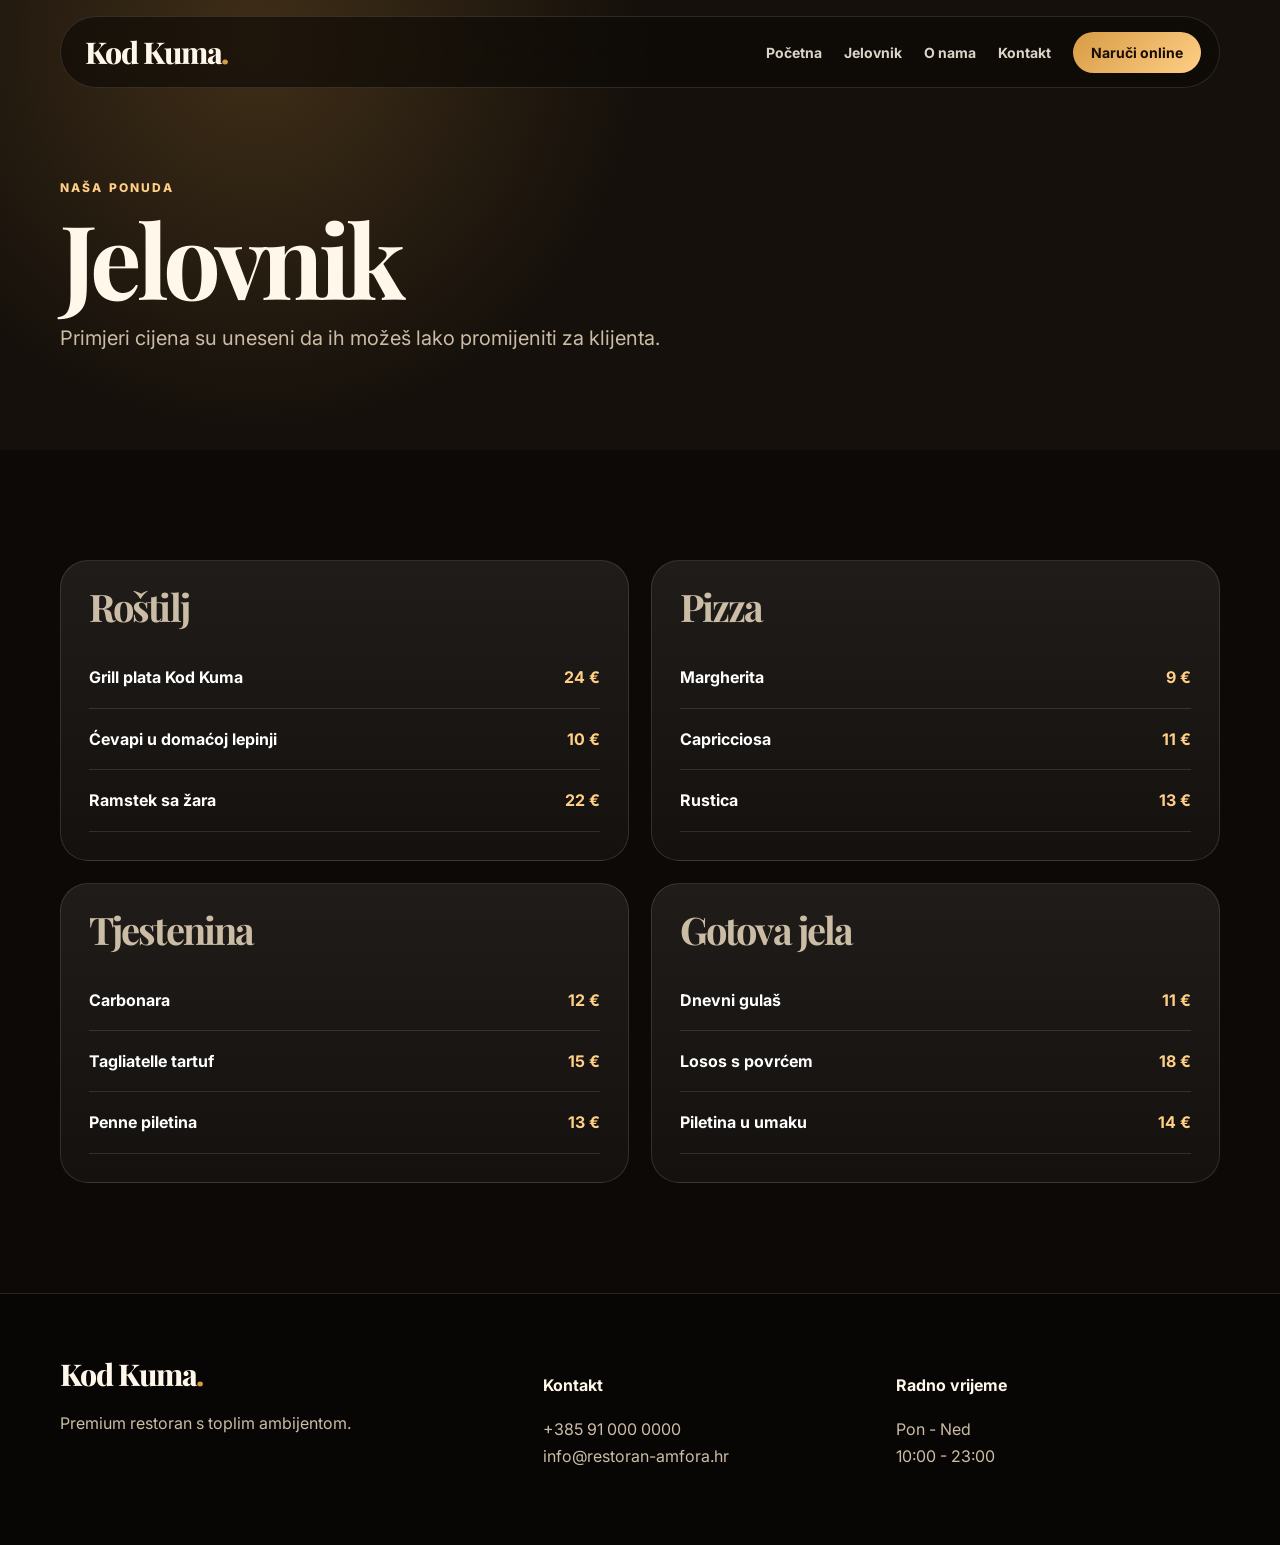
==== commit 28fd5662: "456" ====
--- a/jelovnik.html
+++ b/jelovnik.html
@@ -1,8 +1,8 @@
-<!doctype html><html lang="hr"><head><meta charset="utf-8"><meta name="viewport" content="width=device-width, initial-scale=1"><title>Jelovnik | Restoran Amfora</title><link rel="preconnect" href="https://fonts.googleapis.com"><link rel="preconnect" href="https://fonts.gstatic.com" crossorigin><link href="https://fonts.googleapis.com/css2?family=Inter:wght@400;500;600;700;800&family=Playfair+Display:wght@600;700;800&display=swap" rel="stylesheet"><link rel="stylesheet" href="assets/css/style.css"></head><body>
-<header class="site-header"><a class="logo" href="index.html">Amfora<span>.</span></a><button class="menu-toggle" aria-label="Otvori meni">☰</button><nav class="nav"><a href="index.html">Početna</a><a href="jelovnik.html">Jelovnik</a><a href="o-nama.html">O nama</a><a href="kontakt.html">Kontakt</a><a class="nav-cta" href="narudzba.html">Naruči online</a></nav></header>
+<!doctype html><html lang="hr"><head><meta charset="utf-8"><meta name="viewport" content="width=device-width, initial-scale=1"><title>Jelovnik | Restoran Kod Kuma</title><link rel="preconnect" href="https://fonts.googleapis.com"><link rel="preconnect" href="https://fonts.gstatic.com" crossorigin><link href="https://fonts.googleapis.com/css2?family=Inter:wght@400;500;600;700;800&family=Playfair+Display:wght@600;700;800&display=swap" rel="stylesheet"><link rel="stylesheet" href="assets/css/style.css"></head><body>
+<header class="site-header"><a class="logo" href="index.html">Kod Kuma<span>.</span></a><button class="menu-toggle" aria-label="Otvori meni">☰</button><nav class="nav"><a href="index.html">Početna</a><a href="jelovnik.html">Jelovnik</a><a href="o-nama.html">O nama</a><a href="kontakt.html">Kontakt</a><a class="nav-cta" href="narudzba.html">Naruči online</a></nav></header>
 <main><section class="page-hero"><div class="container"><p class="eyebrow">Naša ponuda</p><h1>Jelovnik</h1><p>Primjeri cijena su uneseni da ih možeš lako promijeniti za klijenta.</p></div></section><section class="section-padding"><div class="container menu-grid">
-<div class="menu-box"><h2>Roštilj</h2><div class="menu-item"><span>Grill plata Amfora</span><b>24 €</b></div><div class="menu-item"><span>Ćevapi u domaćoj lepinji</span><b>10 €</b></div><div class="menu-item"><span>Ramstek sa žara</span><b>22 €</b></div></div>
+<div class="menu-box"><h2>Roštilj</h2><div class="menu-item"><span>Grill plata Kod Kuma</span><b>24 €</b></div><div class="menu-item"><span>Ćevapi u domaćoj lepinji</span><b>10 €</b></div><div class="menu-item"><span>Ramstek sa žara</span><b>22 €</b></div></div>
 <div class="menu-box"><h2>Pizza</h2><div class="menu-item"><span>Margherita</span><b>9 €</b></div><div class="menu-item"><span>Capricciosa</span><b>11 €</b></div><div class="menu-item"><span>Rustica</span><b>13 €</b></div></div>
 <div class="menu-box"><h2>Tjestenina</h2><div class="menu-item"><span>Carbonara</span><b>12 €</b></div><div class="menu-item"><span>Tagliatelle tartuf</span><b>15 €</b></div><div class="menu-item"><span>Penne piletina</span><b>13 €</b></div></div>
 <div class="menu-box"><h2>Gotova jela</h2><div class="menu-item"><span>Dnevni gulaš</span><b>11 €</b></div><div class="menu-item"><span>Losos s povrćem</span><b>18 €</b></div><div class="menu-item"><span>Piletina u umaku</span><b>14 €</b></div></div>
-</div></section></main><footer class="footer"><div class="container footer-grid"><div><a class="logo" href="index.html">Amfora<span>.</span></a><p>Premium restoran s toplim ambijentom.</p></div><div><h4>Kontakt</h4><p>+385 91 000 0000<br>info@restoran-amfora.hr</p></div><div><h4>Radno vrijeme</h4><p>Pon - Ned<br>10:00 - 23:00</p></div></div></footer><script src="assets/js/main.js"></script></body></html>
+</div></section></main><footer class="footer"><div class="container footer-grid"><div><a class="logo" href="index.html">Kod Kuma<span>.</span></a><p>Premium restoran s toplim ambijentom.</p></div><div><h4>Kontakt</h4><p>+385 91 000 0000<br>info@restoran-amfora.hr</p></div><div><h4>Radno vrijeme</h4><p>Pon - Ned<br>10:00 - 23:00</p></div></div></footer><script src="assets/js/main.js"></script></body></html>
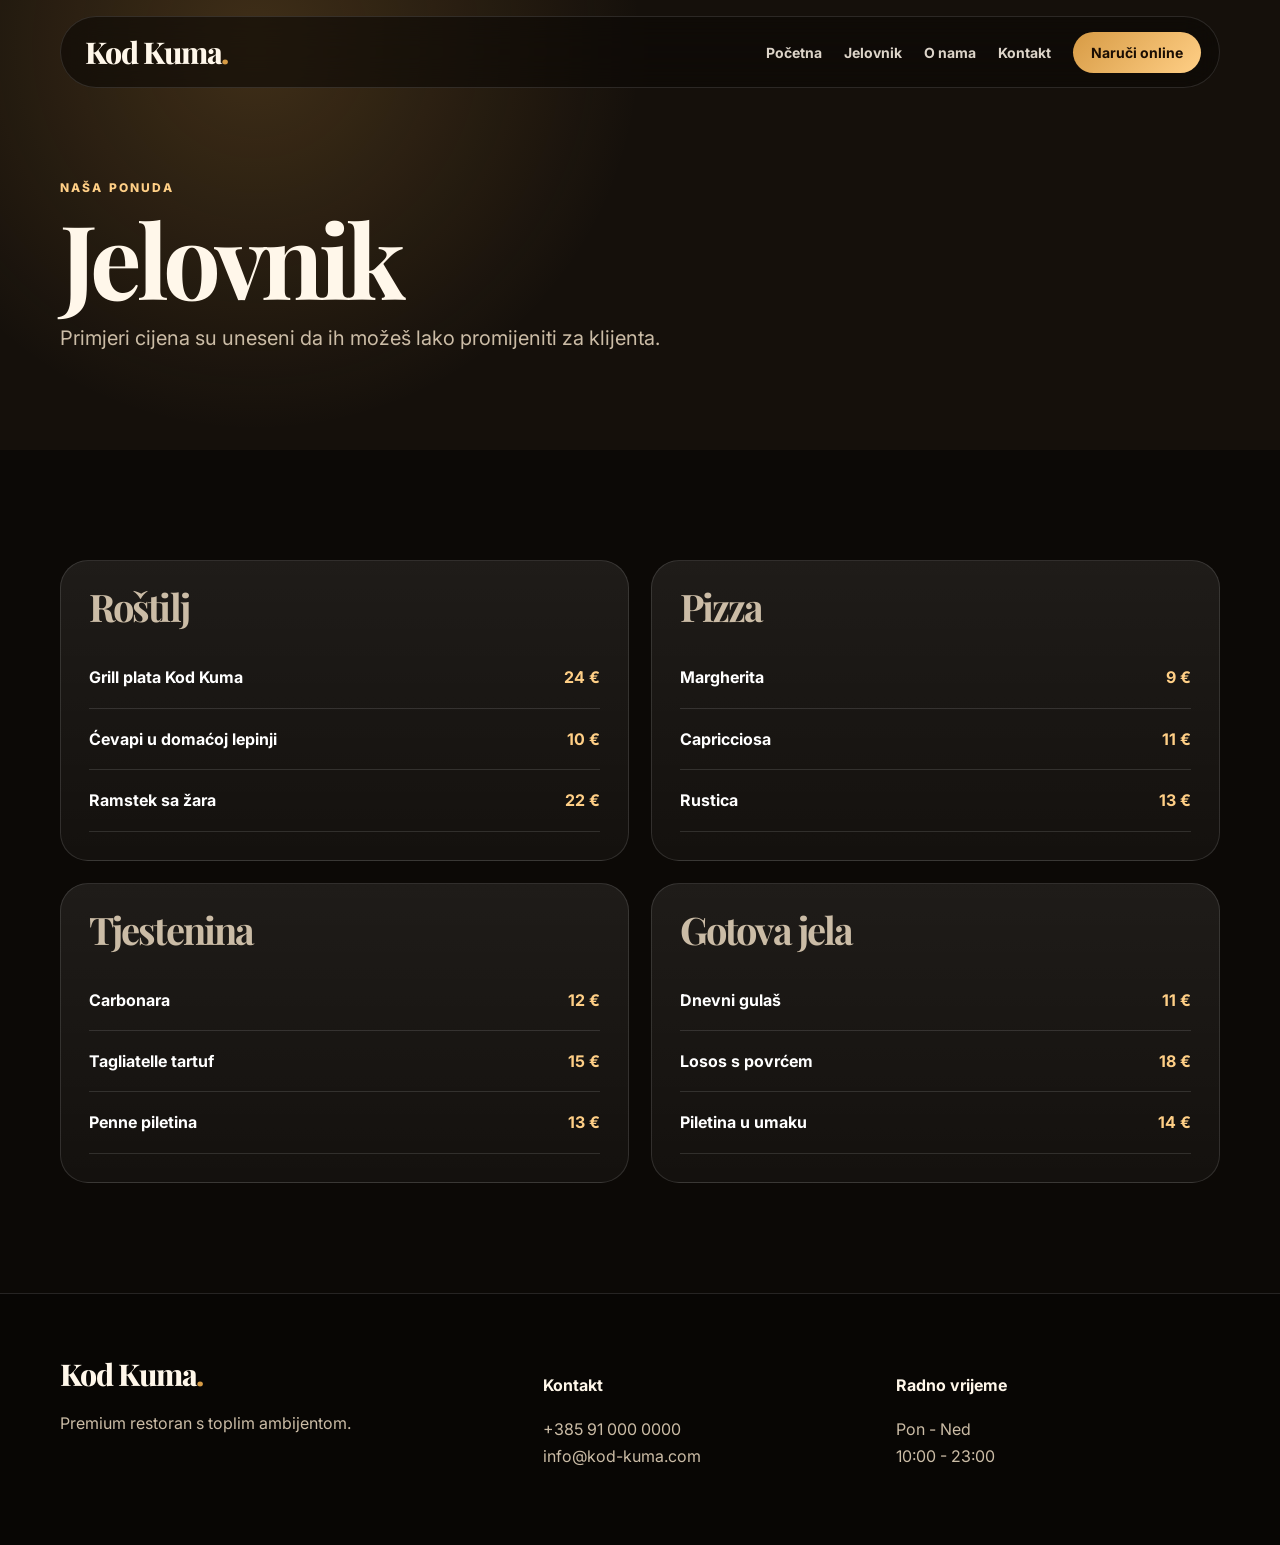
==== commit 3819e251: "4" ====
--- a/jelovnik.html
+++ b/jelovnik.html
@@ -5,4 +5,4 @@
 <div class="menu-box"><h2>Pizza</h2><div class="menu-item"><span>Margherita</span><b>9 €</b></div><div class="menu-item"><span>Capricciosa</span><b>11 €</b></div><div class="menu-item"><span>Rustica</span><b>13 €</b></div></div>
 <div class="menu-box"><h2>Tjestenina</h2><div class="menu-item"><span>Carbonara</span><b>12 €</b></div><div class="menu-item"><span>Tagliatelle tartuf</span><b>15 €</b></div><div class="menu-item"><span>Penne piletina</span><b>13 €</b></div></div>
 <div class="menu-box"><h2>Gotova jela</h2><div class="menu-item"><span>Dnevni gulaš</span><b>11 €</b></div><div class="menu-item"><span>Losos s povrćem</span><b>18 €</b></div><div class="menu-item"><span>Piletina u umaku</span><b>14 €</b></div></div>
-</div></section></main><footer class="footer"><div class="container footer-grid"><div><a class="logo" href="index.html">Kod Kuma<span>.</span></a><p>Premium restoran s toplim ambijentom.</p></div><div><h4>Kontakt</h4><p>+385 91 000 0000<br>info@restoran-amfora.hr</p></div><div><h4>Radno vrijeme</h4><p>Pon - Ned<br>10:00 - 23:00</p></div></div></footer><script src="assets/js/main.js"></script></body></html>
+</div></section></main><footer class="footer"><div class="container footer-grid"><div><a class="logo" href="index.html">Kod Kuma<span>.</span></a><p>Premium restoran s toplim ambijentom.</p></div><div><h4>Kontakt</h4><p>+385 91 000 0000<br>info@kod-kuma.com</p></div><div><h4>Radno vrijeme</h4><p>Pon - Ned<br>10:00 - 23:00</p></div></div></footer><script src="assets/js/main.js"></script></body></html>
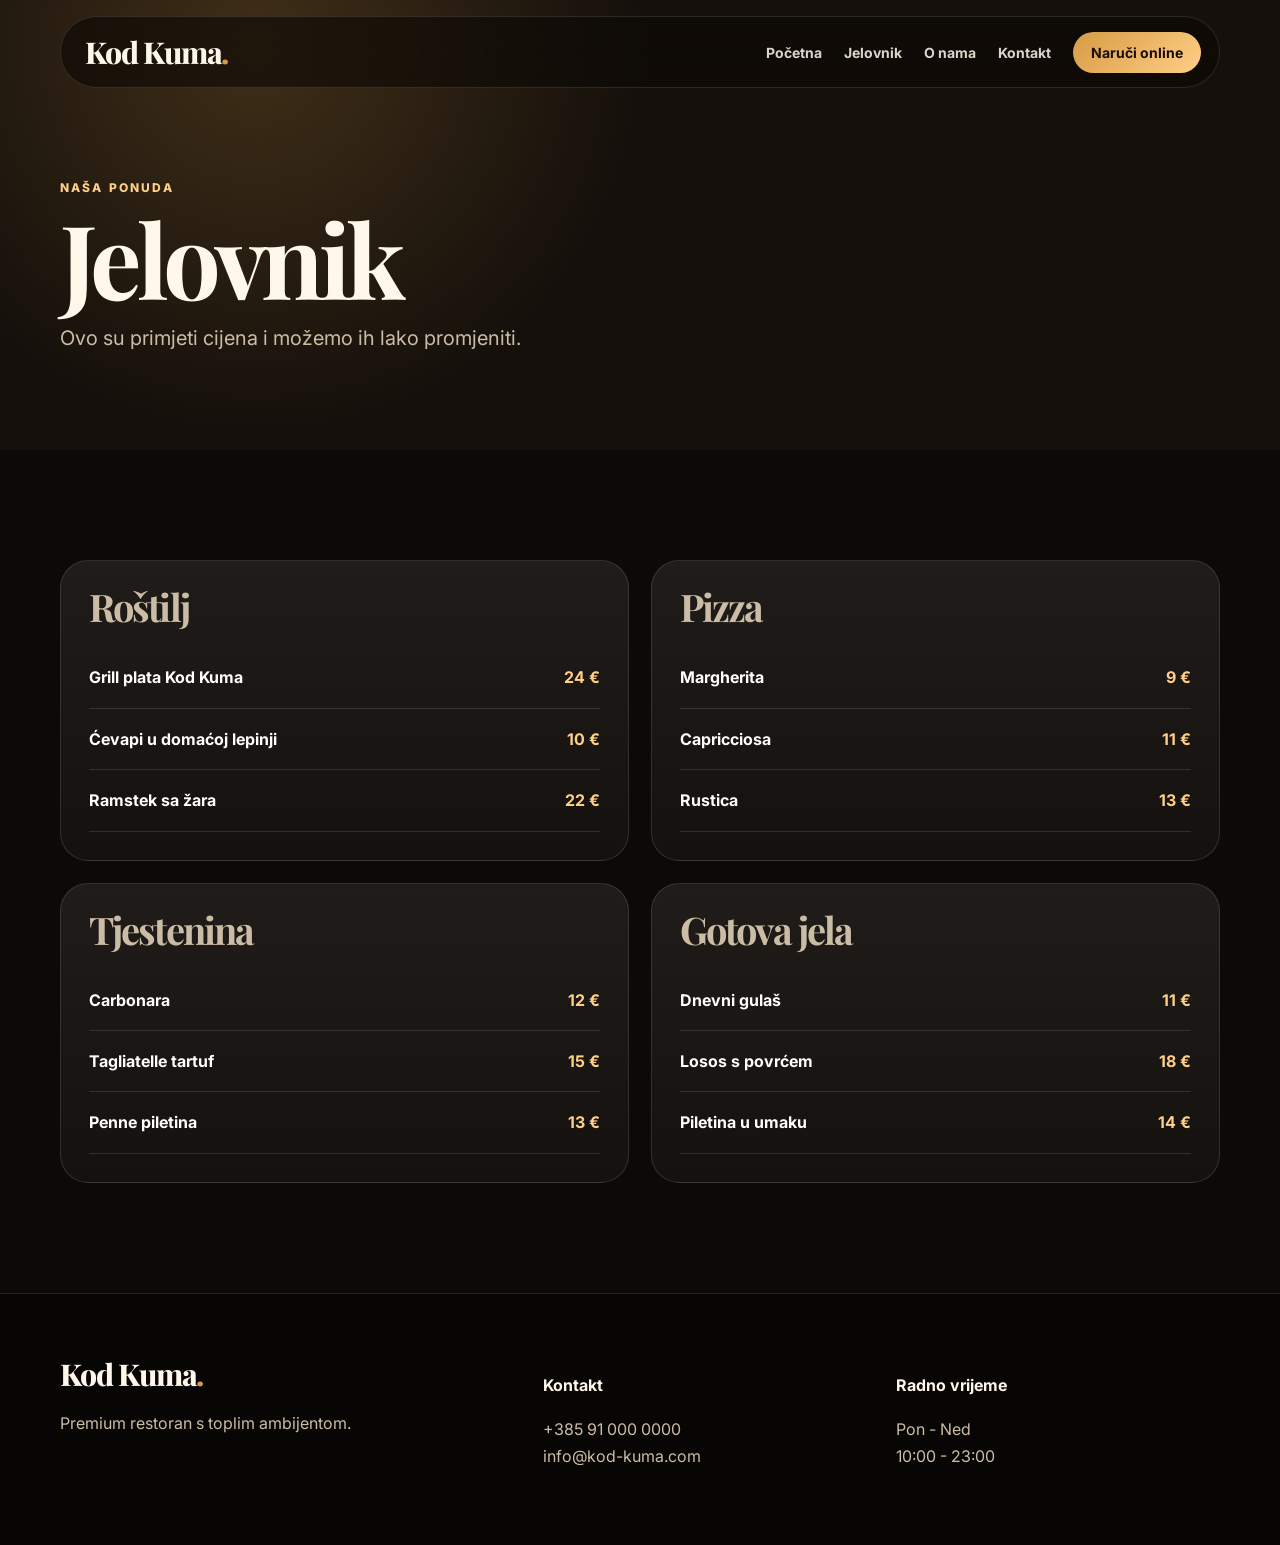
==== commit c6a3b013: "e" ====
--- a/jelovnik.html
+++ b/jelovnik.html
@@ -1,6 +1,6 @@
 <!doctype html><html lang="hr"><head><meta charset="utf-8"><meta name="viewport" content="width=device-width, initial-scale=1"><title>Jelovnik | Restoran Kod Kuma</title><link rel="preconnect" href="https://fonts.googleapis.com"><link rel="preconnect" href="https://fonts.gstatic.com" crossorigin><link href="https://fonts.googleapis.com/css2?family=Inter:wght@400;500;600;700;800&family=Playfair+Display:wght@600;700;800&display=swap" rel="stylesheet"><link rel="stylesheet" href="assets/css/style.css"></head><body>
 <header class="site-header"><a class="logo" href="index.html">Kod Kuma<span>.</span></a><button class="menu-toggle" aria-label="Otvori meni">☰</button><nav class="nav"><a href="index.html">Početna</a><a href="jelovnik.html">Jelovnik</a><a href="o-nama.html">O nama</a><a href="kontakt.html">Kontakt</a><a class="nav-cta" href="narudzba.html">Naruči online</a></nav></header>
-<main><section class="page-hero"><div class="container"><p class="eyebrow">Naša ponuda</p><h1>Jelovnik</h1><p>Primjeri cijena su uneseni da ih možeš lako promijeniti za klijenta.</p></div></section><section class="section-padding"><div class="container menu-grid">
+<main><section class="page-hero"><div class="container"><p class="eyebrow">Naša ponuda</p><h1>Jelovnik</h1><p>Ovo su primjeti cijena i možemo ih lako promjeniti.</p></div></section><section class="section-padding"><div class="container menu-grid">
 <div class="menu-box"><h2>Roštilj</h2><div class="menu-item"><span>Grill plata Kod Kuma</span><b>24 €</b></div><div class="menu-item"><span>Ćevapi u domaćoj lepinji</span><b>10 €</b></div><div class="menu-item"><span>Ramstek sa žara</span><b>22 €</b></div></div>
 <div class="menu-box"><h2>Pizza</h2><div class="menu-item"><span>Margherita</span><b>9 €</b></div><div class="menu-item"><span>Capricciosa</span><b>11 €</b></div><div class="menu-item"><span>Rustica</span><b>13 €</b></div></div>
 <div class="menu-box"><h2>Tjestenina</h2><div class="menu-item"><span>Carbonara</span><b>12 €</b></div><div class="menu-item"><span>Tagliatelle tartuf</span><b>15 €</b></div><div class="menu-item"><span>Penne piletina</span><b>13 €</b></div></div>
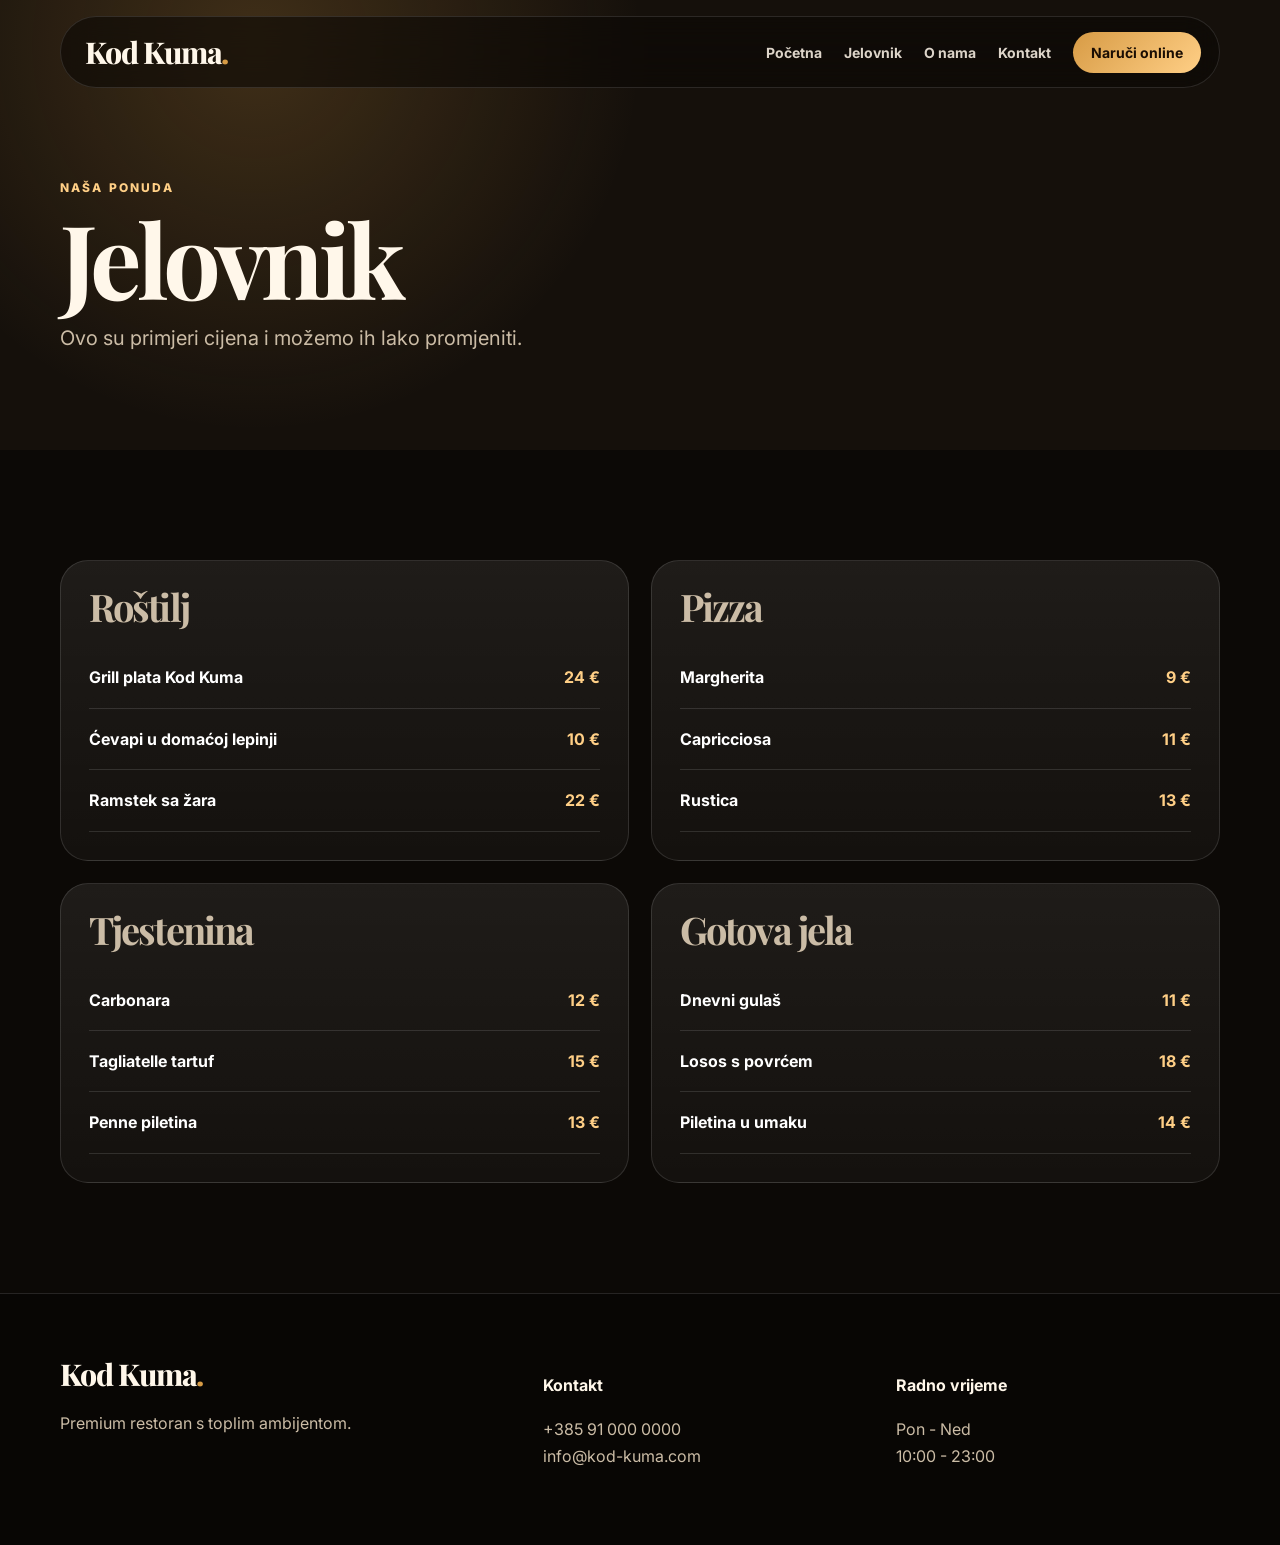
==== commit d0cb815a: "ww" ====
--- a/jelovnik.html
+++ b/jelovnik.html
@@ -1,6 +1,6 @@
 <!doctype html><html lang="hr"><head><meta charset="utf-8"><meta name="viewport" content="width=device-width, initial-scale=1"><title>Jelovnik | Restoran Kod Kuma</title><link rel="preconnect" href="https://fonts.googleapis.com"><link rel="preconnect" href="https://fonts.gstatic.com" crossorigin><link href="https://fonts.googleapis.com/css2?family=Inter:wght@400;500;600;700;800&family=Playfair+Display:wght@600;700;800&display=swap" rel="stylesheet"><link rel="stylesheet" href="assets/css/style.css"></head><body>
 <header class="site-header"><a class="logo" href="index.html">Kod Kuma<span>.</span></a><button class="menu-toggle" aria-label="Otvori meni">☰</button><nav class="nav"><a href="index.html">Početna</a><a href="jelovnik.html">Jelovnik</a><a href="o-nama.html">O nama</a><a href="kontakt.html">Kontakt</a><a class="nav-cta" href="narudzba.html">Naruči online</a></nav></header>
-<main><section class="page-hero"><div class="container"><p class="eyebrow">Naša ponuda</p><h1>Jelovnik</h1><p>Ovo su primjeti cijena i možemo ih lako promjeniti.</p></div></section><section class="section-padding"><div class="container menu-grid">
+<main><section class="page-hero"><div class="container"><p class="eyebrow">Naša ponuda</p><h1>Jelovnik</h1><p>Ovo su primjeri cijena i možemo ih lako promjeniti.</p></div></section><section class="section-padding"><div class="container menu-grid">
 <div class="menu-box"><h2>Roštilj</h2><div class="menu-item"><span>Grill plata Kod Kuma</span><b>24 €</b></div><div class="menu-item"><span>Ćevapi u domaćoj lepinji</span><b>10 €</b></div><div class="menu-item"><span>Ramstek sa žara</span><b>22 €</b></div></div>
 <div class="menu-box"><h2>Pizza</h2><div class="menu-item"><span>Margherita</span><b>9 €</b></div><div class="menu-item"><span>Capricciosa</span><b>11 €</b></div><div class="menu-item"><span>Rustica</span><b>13 €</b></div></div>
 <div class="menu-box"><h2>Tjestenina</h2><div class="menu-item"><span>Carbonara</span><b>12 €</b></div><div class="menu-item"><span>Tagliatelle tartuf</span><b>15 €</b></div><div class="menu-item"><span>Penne piletina</span><b>13 €</b></div></div>
